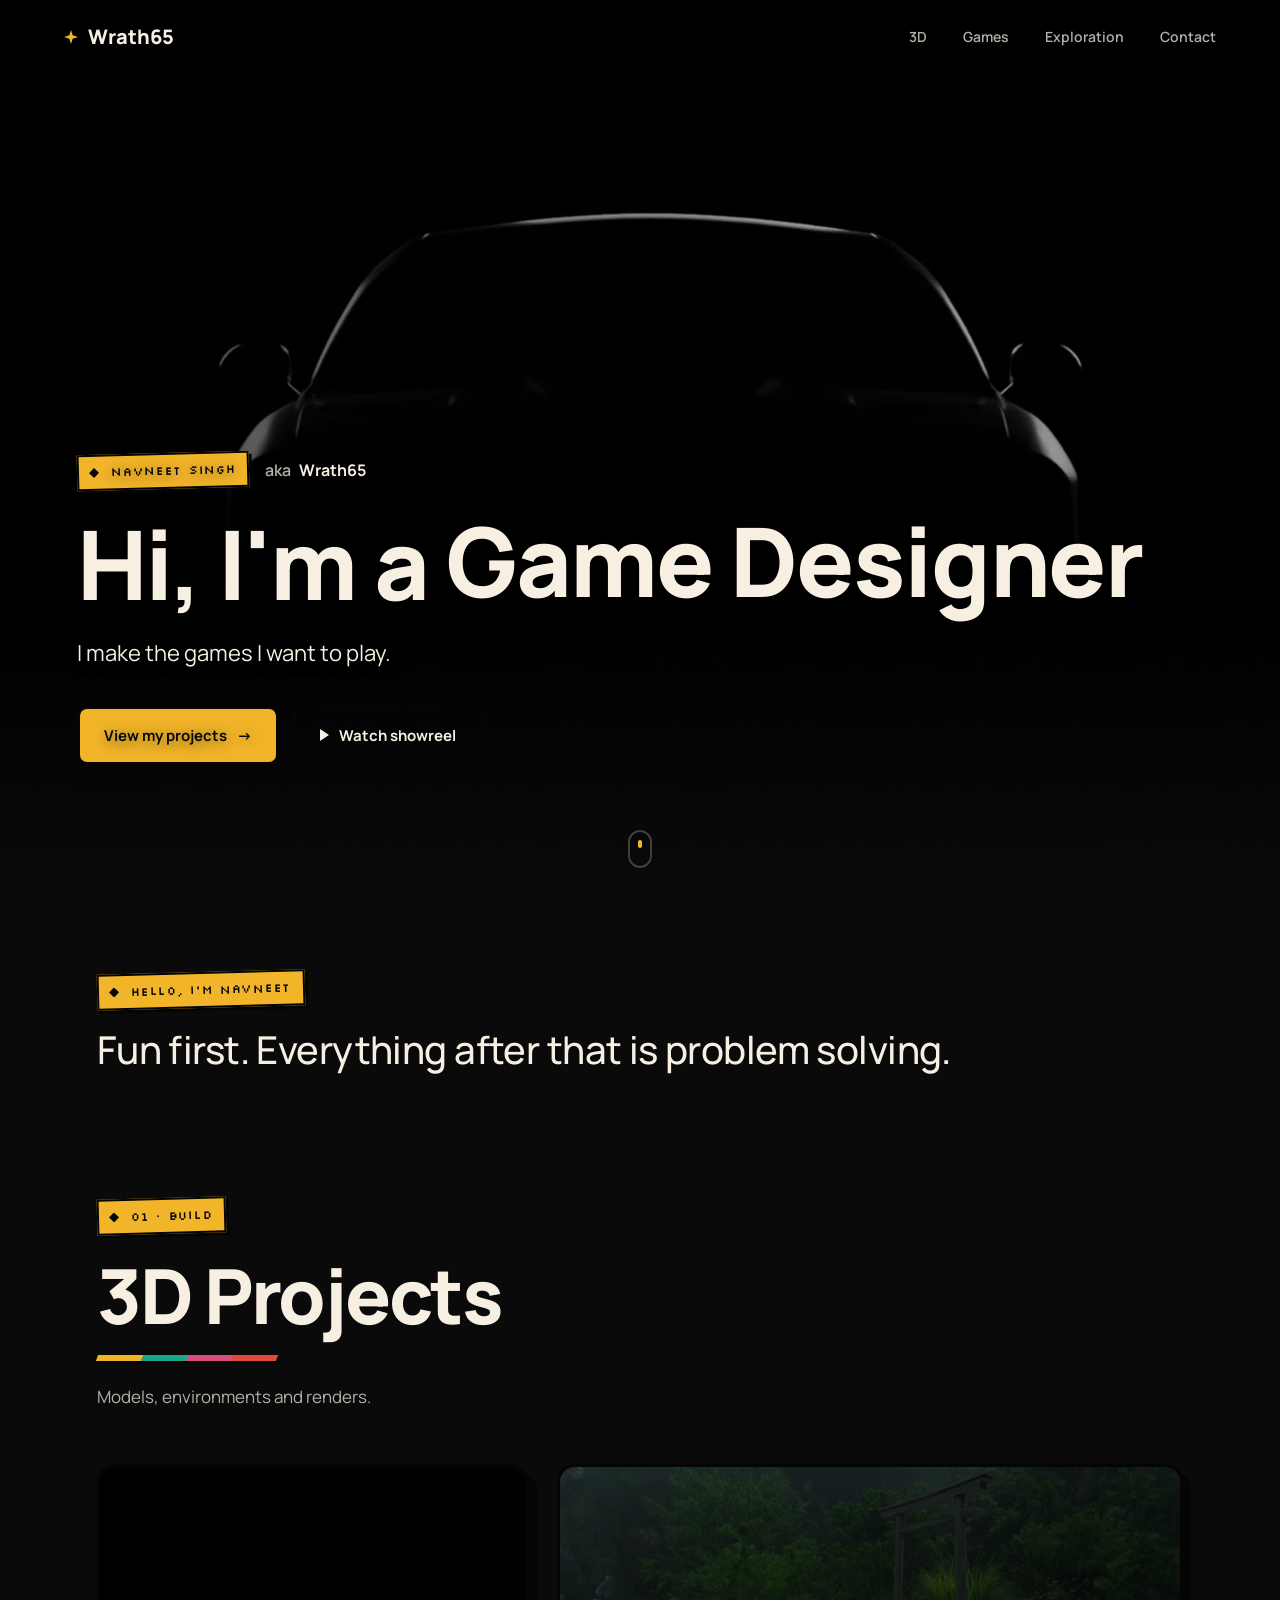
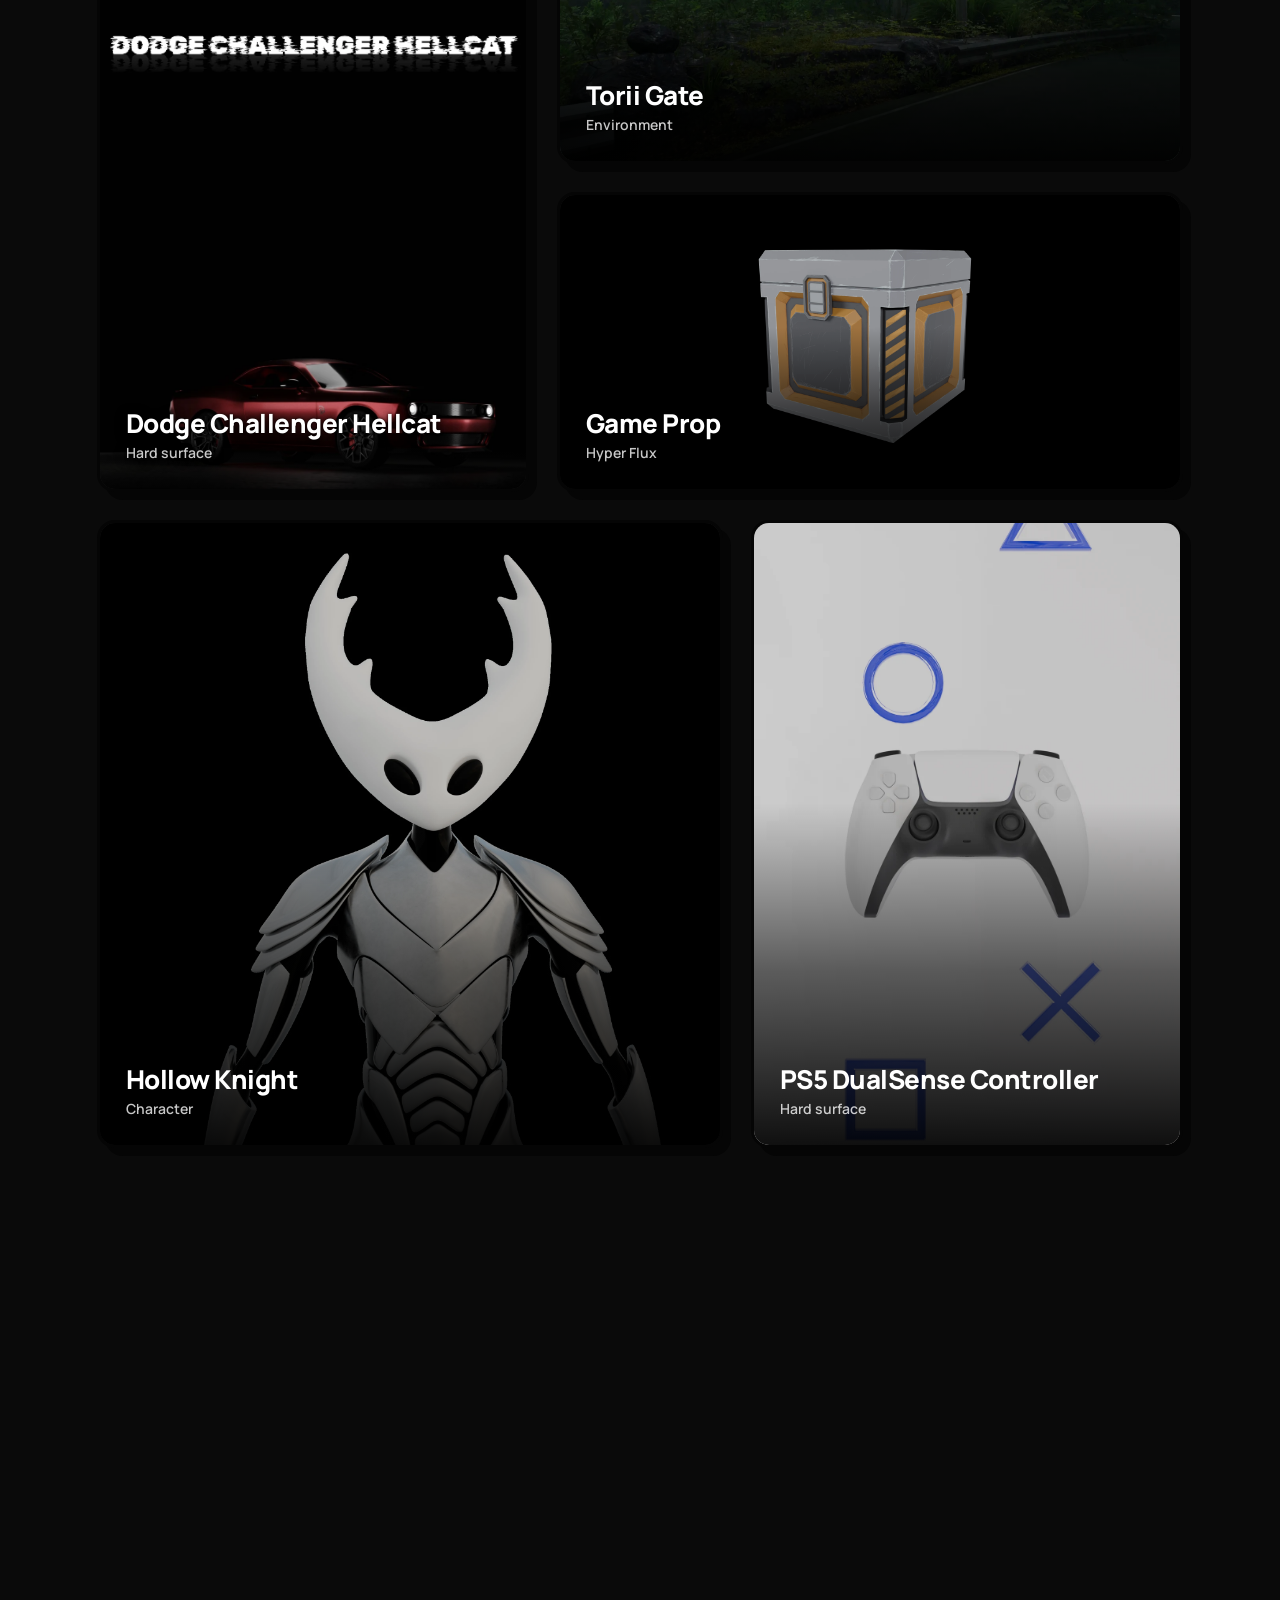
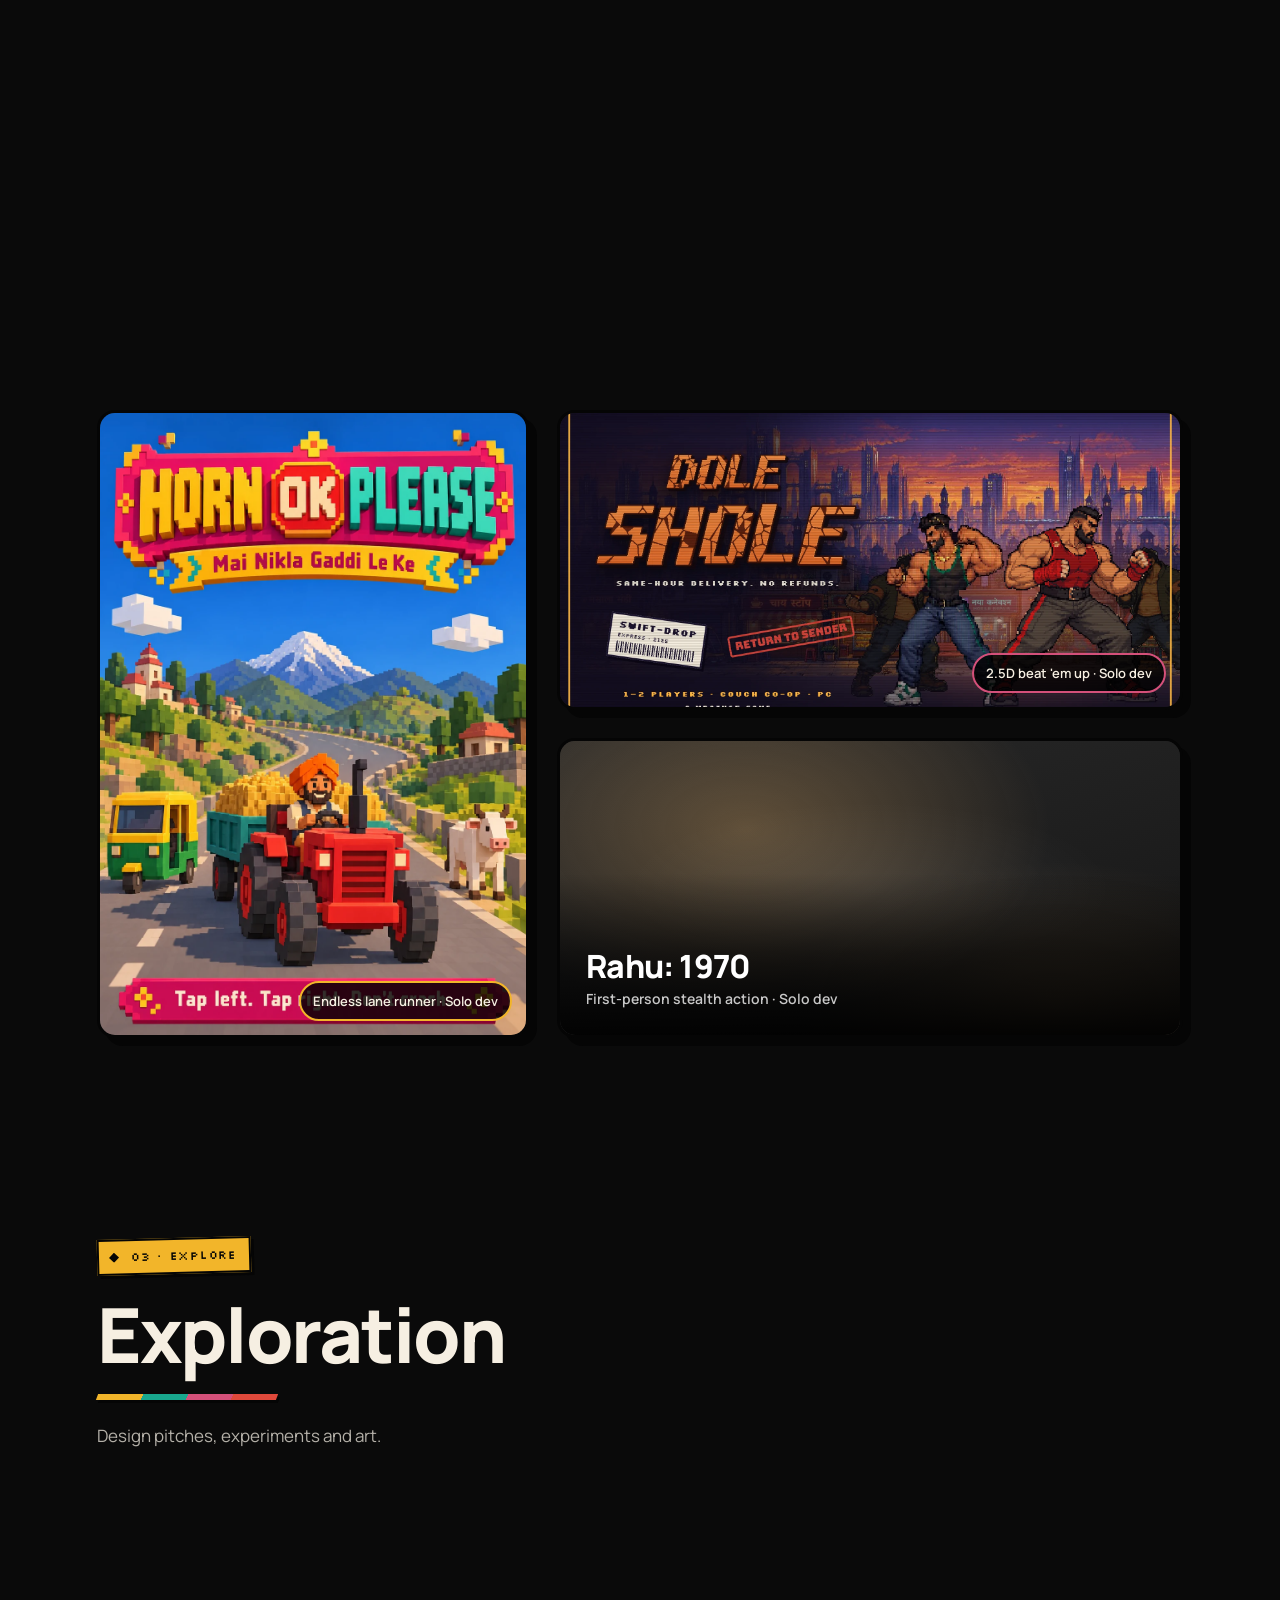
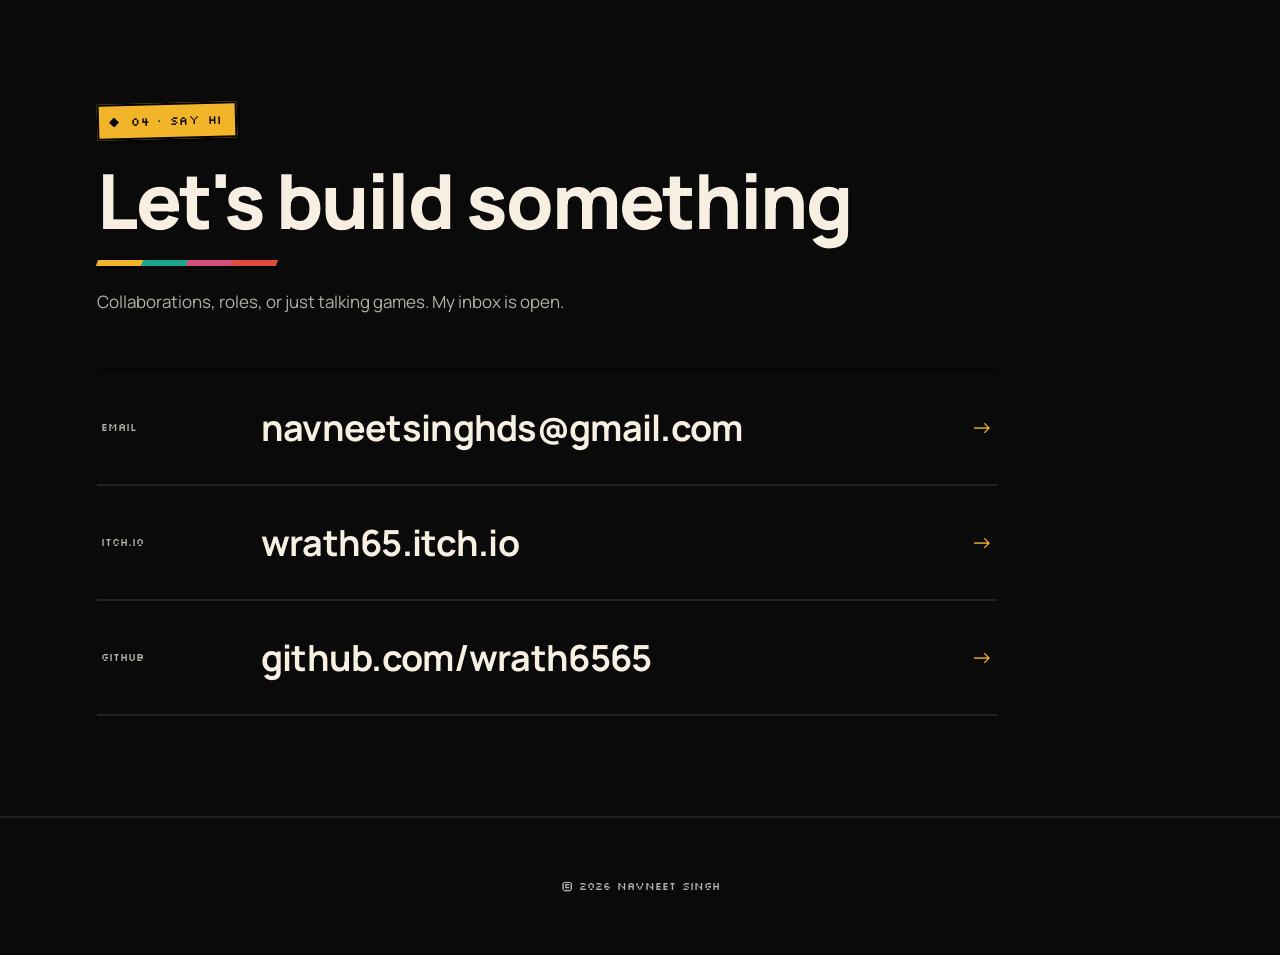
==== index.html @ b3d5e0e0 "Horn OK Please: Play on itch.io button Co-Authored-By: Claude Opus 5.5 <noreply@anthropic.com> Claud" ====
<!doctype html>
<html lang="en">
<head>
  <meta charset="utf-8">
  <meta name="viewport" content="width=device-width, initial-scale=1">
  <title>Navneet Singh · Game Designer &amp; 3D Artist</title>
  <link rel="icon" href="assets/favicon.svg" type="image/svg+xml">
  <link rel="icon" href="assets/favicon-32.png" sizes="32x32" type="image/png">
  <link rel="apple-touch-icon" href="assets/apple-touch-icon.png">
  <meta name="description" content="Games and design work by Navneet Singh (Wrath65), game designer and 3D artist.">
  <link rel="preconnect" href="https://fonts.googleapis.com">
  <link rel="preconnect" href="https://fonts.gstatic.com" crossorigin>
  <link href="https://fonts.googleapis.com/css2?family=Manrope:wght@400;500;600;700;800&family=Silkscreen&display=swap" rel="stylesheet">
  <link rel="stylesheet" href="css/style.css?v=20261106-0016">
  <link rel="stylesheet" href="css/spiderverse.css?v=20261106-0016">
</head>
<body>
  <div class="grain" aria-hidden="true"></div>

  <header class="nav">
    <a class="nav-logo" href="#top"><span class="sigil" aria-hidden="true"></span> <span data-site="handle">Wrath65</span></a>
    <nav>
      <a href="#projects">3D</a>
      <a href="#games">Games</a>
      <a href="#explore">Exploration</a>
      <a href="#contact">Contact</a>
    </nav>
  </header>

  <main id="top">
    <section class="hero">
      <div class="hero-media" id="hero-media">
      </div>
      <div class="hero-shade" aria-hidden="true"></div>
      <p class="hero-caption" id="hero-caption" aria-live="polite"></p>

      <div class="hero-content">
        <div class="hero-id reveal">
          <p class="eyebrow" data-site="name">Navneet Singh</p>
          <p class="aka">aka <b data-site="handle">Wrath65</b></p>
        </div>
        <h1 class="hero-name" id="hero-name"><span class="hi">Hi, I'm a</span> <span class="cube-wrap"><span class="cube" id="role-cube"></span></span></h1>
        <p class="hero-tagline reveal" data-site="tagline"></p>
        <div class="hero-actions reveal">
          <a class="btn btn-primary" href="#projects">View my projects <span class="arrow">→</span></a>
          <button class="btn btn-ghost" id="reel-btn" type="button"><span class="play" aria-hidden="true"></span> Watch showreel</button>
        </div>
      </div>

      <a class="scroll-cue" href="#about" aria-label="Scroll down"><span></span></a>
    </section>

    <section id="about" class="section about">
      <div class="about-grid">
        <div class="reveal">
          <p class="eyebrow">Hello, I'm Navneet</p>
          <p class="about-intro" data-site="intro"></p>
        </div>
      </div>
    </section>

    <section id="projects" class="section">
      <header class="section-head reveal">
        <p class="eyebrow">01 · Build</p>
        <h2 class="section-title">3D Projects</h2>
        <span class="rule" aria-hidden="true"></span>
        <p class="section-sub">Models, environments and renders.</p>
      </header>
      <div class="projects-grid" id="projects-grid"></div>
    </section>

    <section id="games" class="section">
      <header class="section-head reveal">
        <p class="eyebrow">02 · Play</p>
        <h2 class="section-title">Games</h2>
        <span class="rule" aria-hidden="true"></span>
      </header>
      <div class="games-grid" id="games-grid"></div>
    </section>

    <section id="explore" class="section">
      <header class="section-head reveal">
        <p class="eyebrow">03 · Explore</p>
        <h2 class="section-title">Exploration</h2>
        <span class="rule" aria-hidden="true"></span>
        <p class="section-sub">Design pitches, experiments and art.</p>
      </header>
      <div class="explore-grid" id="explore-grid"></div>
    </section>

    <section id="contact" class="section contact">
      <header class="section-head reveal">
        <p class="eyebrow">04 · Say hi</p>
        <h2 class="section-title">Let's build something</h2>
        <span class="rule" aria-hidden="true"></span>
        <p class="section-sub">Collaborations, roles, or just talking games. My inbox is open.</p>
      </header>
      <div class="contact-links" id="contact-links"></div>
    </section>
  </main>

  <footer class="footer">
    <p>© <span id="year"></span> <span data-site="name"></span></p>
  </footer>

  <div class="modal" id="reel-modal" hidden>
    <button class="modal-close" id="reel-close" type="button" aria-label="Close">×</button>
    <div class="modal-body" id="reel-body"></div>
  </div>

  <script src="js/content.js?v=20261106-0016"></script>
  <script src="js/main.js?v=20261106-0016"></script>
</body>
</html>
---- css/style.css ----
/* ===== Theme: Indian night streets, truck-art colour, cinematic pacing ===== */
:root {
  --bg: #0a0a0a;
  --bg-2: #131313;
  --panel: #1b1b1b;
  --line: rgba(246, 239, 226, .1);
  --line-strong: rgba(246, 239, 226, .24);
  --text: #f6efe2;
  --muted: #b4b0a8;
  --marigold: #f2b52a;
  --teal: #19a88e;
  --rose: #d4507a;
  --chili: #e0493b;
  --cyan: #62dbe6;
  --brass: #cf9f5f;
  --accent: var(--marigold);
  --display: "Manrope", system-ui, sans-serif;
  --pixel: "Silkscreen", monospace;
  --body: "Manrope", system-ui, sans-serif;
  --ease: cubic-bezier(.2, .7, .2, 1);
  --bounce: cubic-bezier(.34, 1.56, .64, 1);
}

* { box-sizing: border-box; }
[hidden] { display: none !important; }
html { scroll-behavior: smooth; }
body {
  margin: 0;
  background: var(--bg);
  color: var(--text);
  font-family: var(--body);
  font-size: 16px;
  line-height: 1.7;
  overflow-x: hidden;
}
a { color: inherit; }
img, video { display: block; width: 100%; height: 100%; object-fit: cover; }
::selection { background: var(--marigold); color: var(--bg); }

.accent-marigold { --accent: var(--marigold); }
.accent-rose { --accent: var(--rose); }
.accent-teal { --accent: var(--teal); }
.accent-brass { --accent: var(--brass); }
.accent-cyan { --accent: var(--cyan); }

/* Film grain */
.grain {
  pointer-events: none; position: fixed; inset: -50%; z-index: 90; opacity: .045;
  background-image: url("data:image/svg+xml;utf8,<svg xmlns='http://www.w3.org/2000/svg' width='160' height='160'><filter id='n'><feTurbulence type='fractalNoise' baseFrequency='.9' numOctaves='3' stitchTiles='stitch'/></filter><rect width='100%' height='100%' filter='url(%23n)'/></svg>");
  animation: grain 1.2s steps(6) infinite;
}
@keyframes grain {
  0% { transform: translate(0, 0); } 33% { transform: translate(-3%, 2%); }
  66% { transform: translate(2%, -3%); } 100% { transform: translate(0, 0); }
}

/* ===== Nav ===== */
.nav {
  position: fixed; top: 0; left: 0; right: 0; z-index: 50;
  display: flex; justify-content: space-between; align-items: center; gap: 16px;
  padding: 20px clamp(16px, 5vw, 64px);
  transition: background .4s var(--ease), padding .4s var(--ease), border-color .4s;
  border-bottom: 1px solid transparent;
}
.nav.scrolled { background: rgba(10, 10, 10, .85); backdrop-filter: blur(12px); padding-top: 12px; padding-bottom: 12px; border-color: var(--line); }
.nav-logo { display: inline-flex; align-items: center; gap: 10px; font-family: var(--display); font-weight: 800; font-size: 20px; text-decoration: none; color: var(--text); }
.sigil {
  width: 14px; height: 14px; background: var(--marigold); display: inline-block;
  clip-path: polygon(50% 0, 62% 38%, 100% 50%, 62% 62%, 50% 100%, 38% 62%, 0 50%, 38% 38%);
  transition: transform .7s var(--bounce), background .3s;
}
.nav-logo:hover .sigil { transform: rotate(180deg) scale(1.3); background: var(--rose); }
.nav nav { display: flex; gap: clamp(16px, 3vw, 36px); }
.nav nav a { font-weight: 600; font-size: 14px; text-decoration: none; color: var(--muted); position: relative; padding: 4px 0; transition: color .3s; }
.nav nav a::after {
  content: ""; position: absolute; left: 0; right: 0; bottom: 0; height: 2px; border-radius: 2px; background: var(--marigold);
  transform: scaleX(0); transform-origin: right; transition: transform .4s var(--ease);
}
.nav nav a:hover { color: var(--text); }
.nav nav a:hover::after { transform: scaleX(1); transform-origin: left; }

/* ===== Hero / showreel ===== */
.hero { position: relative; min-height: 100svh; display: flex; align-items: flex-end; overflow: hidden; background: var(--bg); }
.hero-media { position: absolute; inset: 0; z-index: 0; }
.hero-video { position: absolute; inset: 0; }
.slides { position: absolute; inset: 0; }
.slide { position: absolute; inset: 0; opacity: 0; transform: scale(1.08); transition: opacity 1.4s var(--ease); }
.slide.on { opacity: 1; animation: kenburns 7s linear forwards; }
@keyframes kenburns { from { transform: scale(1.02) translate(0, 0); } to { transform: scale(1.12) translate(-1.5%, -1%); } }
.hero-shade {
  position: absolute; inset: 0; z-index: 2;
  background:
    linear-gradient(180deg, rgba(0,0,0,.45) 0%, rgba(0,0,0,.25) 25%, rgba(0,0,0,.35) 70%, var(--bg) 100%),
    linear-gradient(90deg, rgba(0,0,0,.6), rgba(0,0,0,.15) 70%);
}
.hero-content { text-shadow: 0 2px 14px rgba(0,0,0,.55); }
.hero-caption {
  position: absolute; z-index: 3; right: clamp(16px, 5vw, 64px); bottom: 40px; margin: 0;
  font-weight: 700; font-size: 14px; color: var(--text);
  display: flex; align-items: center; gap: 10px;
  animation: captionIn .6s var(--ease);
}
.hero-caption span { font-family: var(--pixel); font-size: 10px; font-weight: 400; color: var(--marigold); letter-spacing: .08em; }
.hero-caption:not(:empty)::before { content: ""; width: 8px; height: 8px; border-radius: 50%; background: var(--chili); animation: rec 1.4s infinite; }
@keyframes rec { 50% { opacity: .25; } }
@keyframes captionIn { from { opacity: 0; transform: translateY(6px); } }
.hero-content { position: relative; z-index: 4; padding: 0 clamp(16px, 6vw, 96px) clamp(90px, 15vh, 150px); max-width: 1280px; }
.eyebrow {
  font-family: var(--pixel); font-size: 12px; letter-spacing: .06em; text-transform: uppercase;
  color: var(--accent); margin: 0 0 18px; display: flex; align-items: center; gap: 12px;
}
.eyebrow::before { content: ""; width: 10px; height: 10px; background: currentColor; clip-path: polygon(50% 0, 100% 50%, 50% 100%, 0 50%); }
.hero-name {
  font-family: var(--display); font-weight: 800;
  font-size: clamp(40px, 7.5vw, 112px); line-height: 1.05; letter-spacing: -.015em; margin: 0 0 22px;
}
.hero-name .hi { display: inline-block; }
.cube-wrap { display: inline-grid; vertical-align: bottom; perspective: 1400px; perspective-origin: 50% 50%; }
.cube-sizer, .cube { grid-area: 1 / 1; }
.cube-sizer { visibility: hidden; line-height: 1.12; white-space: nowrap; }
.cube {
  --h: 1.12em; --turn: 0;
  position: relative; transform-style: preserve-3d;
  transform: translateZ(calc(var(--h) / -2)) rotateX(calc(var(--turn) * 90deg));
  transition: transform 1s var(--bounce);
}
.face {
  position: absolute; inset: 0; display: flex; align-items: center;
  white-space: nowrap; line-height: 1.12; backface-visibility: hidden;
  transform: rotateX(calc(var(--f) * -90deg)) translateZ(calc(var(--h) / 2));
}
.hero-name .hi, .cube-wrap { opacity: 0; transform: translateY(20%); transition: opacity .7s var(--ease), transform .7s var(--ease); }
.hero-name .cube-wrap { transition-delay: .25s; }
.loaded .hero-name .hi, .loaded .cube-wrap { opacity: 1; transform: none; }
.hero-id { display: flex; align-items: center; gap: 16px; flex-wrap: wrap; margin: 0 0 18px; }
.hero-id .eyebrow { margin: 0; }
.aka { margin: 0; font-weight: 600; color: var(--muted); display: flex; align-items: center; gap: 8px; }
.aka b { color: var(--text); }
.hero-tagline { font-size: clamp(18px, 2vw, 22px); line-height: 1.5; color: var(--text); margin: 0 0 36px; max-width: 580px; }
.hero-actions { display: flex; gap: 14px; flex-wrap: wrap; }

.scroll-cue { position: absolute; z-index: 3; left: 50%; bottom: 32px; transform: translateX(-50%); width: 24px; height: 38px; border: 2px solid var(--line-strong); border-radius: 14px; }
.scroll-cue span { position: absolute; left: 50%; top: 8px; width: 4px; height: 8px; margin-left: -2px; background: var(--marigold); border-radius: 2px; animation: cue 1.8s var(--ease) infinite; }
@keyframes cue { 0% { opacity: 0; transform: translateY(0); } 30% { opacity: 1; } 100% { opacity: 0; transform: translateY(12px); } }

/* ===== Buttons & tags ===== */
.btn {
  position: relative; display: inline-flex; align-items: center; gap: 10px; isolation: isolate; overflow: hidden;
  font-family: var(--body); font-weight: 700; font-size: 15px;
  padding: 14px 24px; border-radius: 999px; text-decoration: none; cursor: pointer;
  border: 2px solid var(--line-strong); background: transparent; color: var(--text);
  transition: transform .3s var(--bounce), color .3s, border-color .3s;
}
.btn::before {
  content: ""; position: absolute; inset: 0; z-index: -1; background: var(--text);
  transform: translateY(101%); transition: transform .4s var(--ease);
}
.btn:hover { transform: translateY(-3px); color: var(--bg); border-color: var(--text); }
.btn:hover::before { transform: none; }
.btn:active { transform: translateY(0) scale(.97); }
.btn-primary { background: var(--marigold); border-color: var(--marigold); color: var(--bg); box-shadow: 0 10px 30px -10px rgba(242, 181, 42, .6); }
.btn.is-disabled { color: var(--muted); cursor: default; }
.btn.is-disabled:hover { transform: none; border-color: var(--line-strong); }
.btn.is-disabled::before { display: none; }
.arrow { display: inline-block; transition: transform .35s var(--bounce); }
a:hover .arrow, button:hover .arrow { transform: translateX(5px); }
.back:hover .arrow { transform: translateX(-5px); }
.play { width: 0; height: 0; border-left: 9px solid currentColor; border-top: 6px solid transparent; border-bottom: 6px solid transparent; }
.tag {
  display: inline-flex; align-items: center; gap: 6px; font-family: var(--pixel); font-size: 10px; letter-spacing: .04em;
  padding: 5px 10px; border-radius: 4px; color: var(--bg); background: var(--accent);
}

/* ===== Sections ===== */
.section { max-width: 1240px; margin: 0 auto; padding: 100px clamp(16px, 6vw, 96px); }
.section-head { margin-bottom: 52px; }
.section-title { font-family: var(--display); font-weight: 800; font-size: clamp(40px, 6vw, 76px); line-height: 1; letter-spacing: -.03em; margin: 0; }
.rule { display: block; width: 0; height: 4px; margin-top: 22px; border-radius: 4px; background: linear-gradient(90deg, var(--marigold) 0 25%, var(--teal) 25% 50%, var(--rose) 50% 75%, var(--chili) 75%); transition: width 1.2s var(--ease) .2s; }
.section-head.in .rule { width: min(180px, 50%); }
.section-sub { color: var(--muted); margin: 22px 0 0; max-width: 560px; font-size: 17px; }

/* About */
.about { padding-top: 72px; padding-bottom: 24px; }
.about-grid { display: block; }
.about-intro { font-family: var(--display); font-weight: 500; font-size: clamp(26px, 3vw, 40px); line-height: 1.25; letter-spacing: -.015em; margin: 0; max-width: 920px; }
.stats { display: flex; gap: clamp(28px, 5vw, 72px); flex-wrap: wrap; }
.stat b { display: block; font-family: var(--display); font-size: 44px; font-weight: 800; color: var(--marigold); line-height: 1; margin-bottom: 6px; }
.stat:nth-child(2) b { color: var(--teal); }
.stat:nth-child(3) b { color: var(--rose); }
.stat span { font-family: var(--pixel); font-size: 11px; color: var(--muted); }

/* ===== Reveal on scroll ===== */
.reveal { opacity: 0; transform: translateY(28px); transition: opacity .9s var(--ease), transform .9s var(--ease); transition-delay: var(--d, 0ms); }
.reveal.in { opacity: 1; transform: none; }

/* ===== Game cards ===== */
/* Layout: wide PC card on top; mobile (portrait) card on the left; two PC cards stacked on the right */
.games-grid { display: grid; grid-template-columns: minmax(0, 1fr) minmax(0, 1.45fr); grid-template-areas: "a a" "d b" "d c"; grid-template-rows: 420px 300px 300px; gap: 28px; }
.games-grid > :nth-child(1) { grid-area: a; }
.games-grid > :nth-child(2) { grid-area: b; }
.games-grid > :nth-child(3) { grid-area: c; }
.games-grid > :nth-child(4) { grid-area: d; }
.projects-grid { display: grid; grid-template-columns: calc((100% - 28px) / 2.45) minmax(0, 1fr) calc((100% - 28px) / 2.45); grid-template-areas: "v1 a a" "v1 b b" "c c v2" "d d v2"; grid-template-rows: repeat(4, 300px); gap: 28px; }
.projects-grid > :nth-child(1) { grid-area: v1; }
.projects-grid > :nth-child(2) { grid-area: a; }
.projects-grid > :nth-child(3) { grid-area: b; }
.projects-grid > :nth-child(4) { grid-area: v2; }
.projects-grid > :nth-child(5) { grid-area: c; }
.projects-grid > :nth-child(6) { grid-area: d; }
.projects-grid > :nth-child(n+7) { display: none; }
/* With five projects the last landscape card fills both lower rows */
.projects-grid:not(:has(> :nth-child(6))) { grid-template-areas: "v1 a a" "v1 b b" "c c v2" "c c v2"; }
.game-art.is-contain { background: #000; }
.game-art.is-contain > img { object-fit: contain; object-position: center 35%; }
button.game-card { font: inherit; color: inherit; text-align: left; padding: 0; cursor: zoom-in; aspect-ratio: auto; border-radius: 18px; border: 2px solid var(--line); background: var(--panel); }
button.game-card:hover { border-color: var(--accent); }
.game-card.title-top .game-body { margin-top: 0; margin-bottom: auto; }
.game-card.title-top .game-art::after { background: linear-gradient(to bottom, rgba(0,0,0,.85) 0%, rgba(0,0,0,.4) 22%, transparent 40%); }
.projects-grid .game-body h3 { font-size: 26px; }
.game-art.is-portrait img { image-rendering: pixelated; object-position: center 70%; }
.game-card {
  --rx: 0deg; --ry: 0deg; --mx: 50%; --my: 50%;
  position: relative; display: flex; flex-direction: column; text-decoration: none;
  background: var(--panel); border: 2px solid var(--line); border-radius: 18px; overflow: hidden;
}
.game-card.in { transform: perspective(1000px) rotateX(var(--rx)) rotateY(var(--ry)); transition: transform .5s var(--ease), border-color .4s, box-shadow .4s, opacity .9s var(--ease); }
.game-card::after {
  content: ""; position: absolute; inset: 0; pointer-events: none; opacity: 0; transition: opacity .4s;
  background: radial-gradient(420px circle at var(--mx) var(--my), color-mix(in srgb, var(--accent) 18%, transparent), transparent 60%);
}
.game-card:hover { border-color: var(--accent); box-shadow: 0 24px 60px -24px color-mix(in srgb, var(--accent) 70%, transparent); }
.game-card:hover::after { opacity: 1; }
.game-art { position: absolute; inset: 0; overflow: hidden; }
.game-art::after { content: ""; position: absolute; inset: 0; pointer-events: none; background: linear-gradient(to top, rgba(0,0,0,.92) 0%, rgba(0,0,0,.55) 28%, transparent 55%); }
.game-card .placeholder span { display: none; }
.game-art > img, .game-art > .placeholder { transition: transform 1.2s var(--ease); }
.game-card:hover .game-art > img, .game-card:hover .game-art > .placeholder { transform: scale(1.06); }
.game-body { position: relative; margin-top: auto; padding: 24px 26px; display: flex; flex-direction: column; gap: 4px; }
.game-top { display: flex; justify-content: space-between; align-items: center; gap: 12px; }
.game-num { font-family: var(--pixel); font-size: 13px; color: var(--accent); }
.game-body h3 { font-family: var(--display); font-weight: 800; font-size: 32px; line-height: 1.05; letter-spacing: -.02em; margin: 0; color: #fff; }
.games-grid > :nth-child(1) .game-body h3 { font-size: 44px; }
.game-subtitle { font-family: var(--pixel); font-size: 12px; color: var(--accent); margin: 0; }
.game-subtitle.big { font-size: 15px; margin: -6px 0 16px; }
.game-meta { font-weight: 600; font-size: 14px; color: rgba(255,255,255,.78); margin: 0; }
.game-pitch { color: var(--muted); margin: 0; flex: 1; }
.more { margin-top: 10px; font-weight: 700; font-size: 14px; color: var(--accent); }
.game-card:hover .arrow { transform: translateX(6px); }

/* Mobile games: screens as phones */
.phones {
  position: absolute; inset: 0; display: flex; justify-content: center; align-items: center; gap: 4%;
  background:
    radial-gradient(70% 90% at 50% 120%, color-mix(in srgb, var(--accent) 45%, transparent), transparent 70%),
    repeating-linear-gradient(90deg, transparent 0 28px, rgba(255,255,255,.025) 28px 56px),
    #262626;
}
.phone {
  height: 84%; aspect-ratio: 9 / 16; border-radius: 12px; overflow: hidden;
  border: 3px solid #0a0a0a; box-shadow: 0 16px 30px -10px rgba(0,0,0,.7);
  transform: translateY(calc((var(--n) - 1) * -4%)) rotate(calc((var(--n) - 1) * 4deg));
  transition: transform .6s var(--bounce);
}
.phone img { image-rendering: pixelated; }
.game-card:hover .phone, .game-hero-art:hover .phone { transform: translateY(calc((var(--n) - 1) * -8% - 3%)) rotate(calc((var(--n) - 1) * 7deg)); }

/* Placeholder art */
.placeholder {
  position: relative; width: 100%; height: 100%; min-height: 140px; display: grid; place-items: center; overflow: hidden;
  background:
    radial-gradient(70% 90% at 30% 30%, color-mix(in srgb, var(--accent) 35%, transparent), transparent 70%),
    radial-gradient(60% 70% at 80% 90%, color-mix(in srgb, var(--accent) 18%, transparent), transparent 70%),
    linear-gradient(160deg, #2a2a2a, #151515);
}
.placeholder::before {
  content: ""; position: absolute; inset: -20%;
  background: radial-gradient(40% 30% at 50% 50%, rgba(255,255,255,.07), transparent 70%);
  animation: drift 14s ease-in-out infinite alternate;
}
@keyframes drift { from { transform: translate(-15%, -10%); } to { transform: translate(15%, 10%); } }
.placeholder span { position: relative; font-family: var(--pixel); font-size: 11px; color: var(--text); opacity: .8; text-align: center; padding: 6px 12px; border: 1px dashed var(--line-strong); border-radius: 4px; }

/* ===== Exploration ===== */
.explore-grid { display: grid; grid-template-columns: repeat(auto-fill, minmax(250px, 1fr)); gap: 24px; }
.explore-card { --mx: 50%; --my: 50%; position: relative; display: block; text-decoration: none; padding: 14px 14px 20px; background: var(--bg-2); border: 2px solid var(--line); border-radius: 16px; transition: border-color .4s, transform .4s var(--bounce); }
.explore-card:hover { border-color: var(--line-strong); transform: translateY(-6px); }
.explore-art { aspect-ratio: 4 / 3; overflow: hidden; margin-bottom: 16px; border-radius: 10px; }
.explore-art > * { transition: transform 1.2s var(--ease); }
.explore-card:hover .explore-art > * { transform: scale(1.06); }
.explore-type { font-family: var(--pixel); font-size: 10px; color: var(--teal); margin: 0; }
.explore-card h3 { font-family: var(--display); font-size: 24px; font-weight: 800; line-height: 1.1; letter-spacing: -.01em; margin: 8px 0; }
.explore-sum { color: var(--muted); margin: 0; font-size: 15px; }

/* ===== Contact ===== */
.contact-links { display: grid; max-width: 900px; border-top: 2px solid var(--line); }
.contact-link {
  display: grid; grid-template-columns: 140px 1fr auto; align-items: center; gap: 20px;
  padding: 26px 4px; text-decoration: none; border-bottom: 2px solid var(--line); position: relative;
}
.contact-link::before { content: ""; position: absolute; left: 0; bottom: -2px; height: 2px; width: 100%; background: var(--marigold); transform: scaleX(0); transform-origin: left; transition: transform .6s var(--ease); }
.contact-link:hover::before { transform: scaleX(1); }
.contact-key { font-family: var(--pixel); font-size: 11px; color: var(--muted); }
.contact-val { font-family: var(--display); font-weight: 700; font-size: clamp(22px, 3.2vw, 36px); letter-spacing: -.02em; word-break: break-word; transition: color .3s, transform .4s var(--ease); }
.contact-link:hover .contact-val { color: var(--marigold); transform: translateX(8px); }
.contact-link .arrow { color: var(--marigold); font-size: 22px; }

.footer { text-align: center; padding: 48px 16px; font-family: var(--pixel); font-size: 11px; color: var(--muted); border-top: 2px solid var(--line); }

/* ===== Modal (showreel + screenshots) ===== */
.modal { position: fixed; inset: 0; z-index: 200; background: rgba(0, 0, 0, .9); backdrop-filter: blur(6px); display: grid; place-items: center; padding: 16px; animation: fade .35s var(--ease); }
.modal-body { width: min(1200px, 100%); aspect-ratio: 16 / 9; animation: fade .3s var(--ease); }
.lb-nav { position: absolute; top: 50%; transform: translateY(-50%); width: 52px; height: 52px; border-radius: 50%; border: 2px solid var(--line-strong); background: rgba(0, 0, 0, .6); color: var(--text); font-size: 34px; line-height: 1; cursor: pointer; display: grid; place-items: center; padding-bottom: 4px; transition: border-color .3s, color .3s; }
.lb-nav:hover { border-color: var(--accent); color: var(--accent); }
.lb-nav[hidden] { display: none; }
.modal.image { padding: 48px 84px; }
.lb-prev { left: 16px; }
.lb-next { right: 16px; }
.lb-count { position: absolute; bottom: 14px; left: 50%; transform: translateX(-50%); margin: 0; font-family: var(--pixel); font-size: 12px; color: var(--muted); }
@media (max-width: 600px) { .modal.image { padding: 48px 12px; } .lb-nav { width: 40px; height: 40px; font-size: 26px; } .lb-prev { left: 6px; } .lb-next { right: 6px; } }
.modal.image .modal-body { aspect-ratio: auto; width: auto; max-width: min(1400px, 100%); }
.modal.image .modal-body img { max-height: 88vh; width: auto; max-width: 100%; object-fit: contain; border-radius: 10px; }
.modal-body iframe, .modal-body video { width: 100%; height: 100%; border: 0; object-fit: contain; background: #000; border-radius: 10px; }
.modal-close { position: absolute; top: 14px; right: 20px; background: none; border: 0; color: var(--text); font-size: 40px; cursor: pointer; transition: transform .3s var(--bounce), color .3s; }
.modal-close:hover { transform: rotate(90deg); color: var(--marigold); }
@keyframes fade { from { opacity: 0; } }
@keyframes pop { from { opacity: 0; transform: scale(.94); } }

/* ===== Game page ===== */
.game-hero { max-width: 1240px; margin: 0 auto; padding: 120px clamp(16px, 6vw, 96px) 20px; }
.back { font-weight: 600; font-size: 14px; color: var(--muted); text-decoration: none; }
.back:hover { color: var(--text); }
.game-hero-grid { display: grid; grid-template-columns: 1.25fr 1fr; gap: clamp(32px, 5vw, 64px); margin-top: 28px; align-items: center; }
.game-hero-art { position: relative; aspect-ratio: 16 / 10; overflow: hidden; border-radius: 18px; border: 2px solid color-mix(in srgb, var(--accent) 60%, transparent); box-shadow: 0 30px 80px -30px color-mix(in srgb, var(--accent) 70%, transparent); }
.game-title { font-family: var(--display); font-weight: 800; font-size: clamp(44px, 6vw, 84px); line-height: .98; letter-spacing: -.035em; margin: 18px 0 16px; }
.game-pitch.big { font-size: 19px; color: var(--muted); }
.specs { display: grid; margin: 28px 0; border-top: 2px solid var(--line); }
.specs div { display: grid; grid-template-columns: 110px 1fr; gap: 12px; padding: 12px 0; border-bottom: 2px solid var(--line); }
.specs dt { font-family: var(--pixel); font-size: 11px; color: var(--accent); align-self: center; }
.specs dd { margin: 0; font-weight: 600; }
.game-links { display: flex; gap: 14px; flex-wrap: wrap; }
.game-page .section { padding-top: 20px; }
.sub-title { font-family: var(--display); font-weight: 800; font-size: 34px; letter-spacing: -.02em; margin: 64px 0 18px; display: flex; align-items: center; gap: 16px; }
.sub-title::after { content: ""; flex: 0 0 48px; height: 4px; border-radius: 4px; background: var(--accent); }
.prose { max-width: 760px; color: var(--muted); font-size: 17px; }
.features { list-style: none; padding: 0; margin: 0; display: grid; gap: 14px; max-width: 760px; }
.features li { padding-left: 28px; position: relative; }
.features li::before { content: ""; position: absolute; left: 0; top: 8px; width: 10px; height: 10px; background: var(--accent); clip-path: polygon(50% 0, 100% 50%, 50% 100%, 0 50%); }
.shots { display: grid; grid-template-columns: repeat(auto-fill, minmax(280px, 1fr)); gap: 18px; }
.shots.portrait { grid-template-columns: repeat(auto-fill, minmax(180px, 220px)); }
/* 3D project galleries keep each image's own shape */
.shots.natural { grid-template-columns: repeat(auto-fit, minmax(min(420px, 100%), 1fr)); align-items: start; }
.shots.natural .shot { aspect-ratio: auto; }
.shots.natural .shot img { height: auto; }
.clip { grid-column: 1 / -1; overflow: hidden; border-radius: 12px; border: 3px solid var(--ink); box-shadow: 5px 5px 0 var(--ink); background: #000; }
.clip video { display: block; width: 100%; height: auto; }
.shot { padding: 0; font: inherit; cursor: zoom-in; aspect-ratio: 16 / 9; overflow: hidden; border-radius: 12px; border: 2px solid var(--line); background: var(--panel); transition: border-color .3s, transform .4s var(--bounce); }
.shot.tall { aspect-ratio: 9 / 16; }
.shot.tall img { image-rendering: pixelated; }
.shot:hover { border-color: var(--accent); transform: translateY(-4px) scale(1.02); }
.shot img { transition: transform 1s var(--ease); }
.shot:hover img { transform: scale(1.05); }
.video { aspect-ratio: 16 / 9; border-radius: 12px; overflow: hidden; border: 2px solid var(--line); }
.video iframe { width: 100%; height: 100%; border: 0; }
.docs { display: grid; grid-template-columns: repeat(auto-fill, minmax(260px, 1fr)); gap: 18px; }
.doc-card { display: flex; flex-direction: column; gap: 6px; padding: 22px; background: var(--panel); border: 2px solid var(--line); border-radius: 14px; text-decoration: none; transition: border-color .3s, transform .4s var(--bounce); }
.doc-card b { font-family: var(--display); font-size: 21px; font-weight: 800; }
.doc-card span { color: var(--muted); font-size: 14px; }
a.doc-card:hover { border-color: var(--accent); transform: translateY(-4px); }
.doc-card.empty { border-style: dashed; }

@media (max-width: 860px) {
  .game-hero-grid, .about-grid { grid-template-columns: 1fr; }
  .projects-grid { grid-template-columns: 1fr 1fr; grid-template-areas: "a a" "v1 v2" "b c" "d d"; grid-template-rows: 220px 340px 200px 220px; gap: 16px; }
  .projects-grid .game-body { padding: 16px; } .projects-grid .game-body h3, .projects-grid > :nth-child(2) .game-body h3 { font-size: 22px; }
  .games-grid { grid-template-columns: 1fr; grid-template-areas: "a" "b" "c" "d"; grid-template-rows: 260px 240px 240px 460px; }
  .games-grid > :nth-child(1) .game-body h3 { font-size: 32px; }
  .contact-link { grid-template-columns: 1fr auto; }
  .contact-key { grid-column: 1 / -1; }
  .hero-caption { bottom: auto; top: 76px; }
}
@media (max-width: 520px) {
  .nav nav { gap: 14px; }
  .nav nav a { font-size: 13px; }
  .nav-logo { font-size: 17px; }
  .section { padding-top: 72px; padding-bottom: 72px; }
  .game-body { padding: 20px; }
  .game-body h3 { font-size: 27px; }
  .shots.portrait { grid-template-columns: repeat(2, 1fr); }
}

@media (prefers-reduced-motion: reduce) {
  *, *::before, *::after { animation: none !important; transition: none !important; }
  .reveal, .hero-name .hi, .cube-wrap { opacity: 1 !important; transform: none !important; }
  .slide.on { transform: none; }
  html { scroll-behavior: auto; }
}

/* ---------- Game page design sections ---------- */
.gd-nav {
  position: sticky; top: 64px; z-index: 5; display: flex; gap: 8px; overflow-x: auto; scrollbar-width: none;
  padding: 12px clamp(16px, 6vw, 96px); margin: 24px auto 0; max-width: 1240px;
  background: color-mix(in srgb, var(--bg) 88%, transparent); backdrop-filter: blur(8px);
}
.gd-nav::-webkit-scrollbar { display: none; }
.gd-nav a {
  flex: none; display: inline-flex; align-items: center; gap: 8px; padding: 8px 14px; border-radius: 999px;
  border: 2px solid var(--line); color: var(--muted); font-weight: 700; font-size: 14px; text-decoration: none; transition: border-color .3s, color .3s;
}
.gd-nav a span { font-family: var(--pixel); font-size: 11px; color: var(--accent); }
.gd-nav a:hover { border-color: var(--accent); color: var(--text); }
.gd-title { scroll-margin-top: 140px; }
.gd-num { font-family: var(--pixel); font-size: 14px; color: var(--accent); }
.soon { color: var(--muted); border: 2px dashed var(--line); border-radius: 14px; padding: 18px 22px; max-width: 760px; margin: 0; }
.role-box { margin-top: 22px; max-width: 760px; padding: 18px 22px; background: var(--panel); border: 2px solid var(--line); border-left: 6px solid var(--accent); border-radius: 14px; }
.role-box b { font-family: var(--display); font-size: 18px; }
.role-box p { margin: 6px 0 0; color: var(--muted); }

.mech-grid { display: grid; grid-template-columns: repeat(auto-fill, minmax(240px, 1fr)); gap: 16px; }
.mech { padding: 18px 20px; background: var(--panel); border: 2px solid var(--line); border-radius: 14px; }
.shader-list { display: grid; gap: 22px; }
.shader-name { font-family: var(--display); font-size: 22px; font-weight: 800; margin: 32px 0 14px; }
.shader-name:first-of-type { margin-top: 0; }
.shader { display: grid; grid-template-columns: minmax(0, 1.5fr) minmax(0, 1fr); gap: 28px; align-items: center; padding: 18px; background: var(--panel); border: 2px solid var(--line); border-radius: 16px; }
.shader .shot { display: block; width: 100%; aspect-ratio: auto; }
.shader .shot img { height: auto; }
.shader b { font-family: var(--display); font-size: 24px; font-weight: 800; }
.shader p { color: var(--muted); margin: 10px 0 0; }
@media (max-width: 860px) { .shader { grid-template-columns: 1fr; gap: 16px; } }
.video video { background: #000; object-fit: contain; }
.project-reel { margin-top: 28px; border-radius: 18px; }
.project-info { display: grid; grid-template-columns: 1.25fr 1fr; gap: clamp(32px, 5vw, 64px); margin-top: 40px; align-items: start; }
.project-info .specs { margin: 8px 0 0; }
@media (max-width: 860px) { .project-info { grid-template-columns: 1fr; gap: 0; } }
.mech b { font-family: var(--display); font-size: 19px; font-weight: 800; display: block; }
.mech p { margin: 6px 0 0; color: var(--muted); font-size: 15px; }

.loop { list-style: none; margin: 0; padding: 0; display: grid; grid-template-columns: repeat(auto-fit, minmax(170px, 1fr)); gap: 28px; counter-reset: step; }
.loop li { position: relative; padding: 18px; background: var(--panel); border: 2px solid var(--line); border-radius: 14px; counter-increment: step; }
.loop li::before { content: counter(step); display: inline-grid; place-items: center; width: 28px; height: 28px; margin-bottom: 10px; border-radius: 8px; background: var(--accent); color: var(--ink, #050505); font-family: var(--pixel); font-size: 12px; }
.loop li:not(:last-child)::after { content: "→"; position: absolute; right: -22px; top: 50%; transform: translateY(-50%); color: var(--accent); font-weight: 800; font-size: 18px; }
.loop b { display: block; font-family: var(--display); font-size: 19px; font-weight: 800; }
.loop span { display: block; margin-top: 4px; color: var(--muted); font-size: 14px; }
.loop-back { margin: 18px 0 0; color: var(--muted); max-width: 760px; }
.loop-back span { color: var(--accent); font-weight: 800; margin-right: 4px; }

.palette { display: flex; flex-wrap: wrap; gap: 12px; margin: 22px 0 26px; }
.swatch { width: 120px; border-radius: 10px; overflow: hidden; border: 2px solid var(--line); background: var(--panel); font-size: 13px; }
.swatch i { display: block; height: 48px; }
.swatch span { display: block; padding: 6px 10px; color: var(--muted); }

.curve { padding: 18px; background: var(--panel); border: 2px solid var(--line); border-radius: 14px; }
.curve-legend { display: flex; flex-wrap: wrap; gap: 18px; font-size: 14px; font-weight: 600; color: var(--muted); margin-bottom: 8px; }
.curve-legend i { display: inline-block; width: 22px; height: 4px; border-radius: 2px; vertical-align: middle; margin-right: 8px; }
.curve-scroll { overflow-x: auto; }
.curve svg { display: block; width: 100%; min-width: 620px; height: auto; }
.curve .grid { stroke: var(--line); stroke-width: 1; }
.curve .band { fill: color-mix(in srgb, var(--text) 5%, transparent); }
.curve .axis { fill: var(--muted); font: 600 12px var(--body, system-ui); }
.curve .group { fill: var(--text); font: 700 12px var(--body, system-ui); }
.curve-line { fill: none; stroke-width: 3; stroke-linejoin: round; stroke-linecap: round; }
.curve-note { margin: 12px 0 0; color: var(--muted); font-size: 14px; max-width: 760px; }

@media (max-width: 860px) {
  .gd-nav { top: 56px; padding: 10px 16px; }
  .loop { grid-template-columns: 1fr; gap: 14px; }
  .loop li:not(:last-child)::after { content: "↓"; right: auto; left: 50%; top: auto; bottom: -19px; transform: translateX(-50%); }
}

/* Poster in the game page header */
.game-hero-art.is-poster { aspect-ratio: 2 / 3; width: 100%; max-width: 440px; justify-self: center; padding: 0; cursor: zoom-in; background: none; }
.game-hero-art.is-poster img { width: 100%; height: 100%; object-fit: cover; display: block; }
.game-hero-grid:has(.is-poster) { grid-template-columns: minmax(0, 440px) 1fr; }
@media (max-width: 860px) { .game-hero-grid:has(.is-poster) { grid-template-columns: 1fr; } .game-hero-art.is-poster { max-width: 360px; } }

/* Card whose cover already carries the game's name: no title, genre line as a chip */
.game-card.cover-titled .game-art::after { display: none; }
.game-card.cover-titled .game-body { position: absolute; right: 14px; bottom: 14px; padding: 0; }
.game-card.cover-titled .game-body h3 { position: absolute; width: 1px; height: 1px; overflow: hidden; clip: rect(0 0 0 0); }
.game-card.cover-titled .game-meta { padding: 7px 12px; border-radius: 999px; background: rgba(0, 0, 0, .8); border: 2px solid var(--accent); color: var(--text); font-size: 13px; }
.games-grid > .cover-titled:nth-child(1) .game-art img { object-position: center 85%; }
.game-hero-art.is-wide-poster { aspect-ratio: 3 / 2; width: 100%; padding: 0; cursor: zoom-in; background: none; }
.game-hero-art.is-wide-poster img { width: 100%; height: 100%; object-fit: cover; display: block; }
.game-art.is-contain > img[src*="3d-hf-box"] { object-position: center; }
.game-hero-art.is-poster > img[src*="3d-hf-box"] { object-fit: contain; }

/* Core loop as a ring */
.loop-ring { position: relative; width: min(760px, 100%); aspect-ratio: 1; margin: 10px auto 0; }
.loop-track { position: absolute; inset: 0; width: 100%; height: 100%; overflow: visible; }
.loop-track circle { fill: none; stroke: var(--accent); stroke-width: .35; stroke-dasharray: 1.2 1.2; opacity: .55; animation: loop-spin 40s linear infinite; transform-origin: 50% 50%; }
.loop-track path { fill: var(--accent); }
@keyframes loop-spin { to { stroke-dashoffset: -24; } }
.loop-ring .loop { display: block; position: absolute; inset: 0; }
.loop-ring .loop li { position: absolute; left: var(--x); top: var(--y); width: 200px; transform: translate(-50%, -50%); text-align: center; }
.loop-ring .loop li::after { content: none; }
.loop-ring .loop-back { position: absolute; left: 50%; top: 50%; transform: translate(-50%, -50%); width: 42%; margin: 0; text-align: center; font-size: 15px; }
.loop-ring .loop-back span { display: block; font-size: 44px; line-height: 1; margin: 0 0 8px; animation: loop-turn 6s linear infinite; }
@keyframes loop-turn { to { transform: rotate(360deg); } }
@media (prefers-reduced-motion: reduce) { .loop-track circle, .loop-ring .loop-back span { animation: none; } }
@media (max-width: 700px) {
  .loop-ring { aspect-ratio: auto; }
  .loop-track { display: none; }
  .loop-ring .loop { position: static; display: grid; grid-template-columns: 1fr; gap: 14px; }
  .loop-ring .loop li { position: relative; left: auto; top: auto; width: auto; transform: none; text-align: left; }
  .loop-ring .loop li::after { content: "↓"; position: absolute; left: 50%; bottom: -19px; transform: translateX(-50%); color: var(--accent); font-weight: 800; }
  .loop-ring .loop li:last-child::after { content: "↺"; }
  .loop-ring .loop-back { position: static; transform: none; width: auto; margin-top: 22px; }
}

@media (max-width: 860px) { .projects-grid:not(:has(> :nth-child(6))) { grid-template-areas: "a a" "v1 v2" "b b" "c c"; grid-template-rows: 220px 340px 220px 300px; } }
.prose a { color: var(--accent); text-decoration: underline; text-underline-offset: 3px; }
/* Hellcat cover: the car sits at the bottom, so a shorter shade keeps it visible under the title */
.projects-grid > :nth-child(1) .game-art::after { background: linear-gradient(to top, rgba(0,0,0,.55) 0%, transparent 12%); }
.projects-grid > :nth-child(1) .game-body { text-shadow: 0 2px 12px rgba(0,0,0,.9), 0 0 3px rgba(0,0,0,.8); }
---- css/spiderverse.css ----
/* ===== Comic print layer (Spider-Verse inspired) =====
 * Ink outlines, hard offset shadows and caption boxes.
 * Delete this file's <link> in the HTML to switch the whole look off.
 */
:root {
  --ink: #050505;
  --plate-c: #00e5ff;   /* cyan plate */
  --plate-m: #ff2e88;   /* magenta plate */
}

/* No print texture: keep the page clean */
.grain { display: none; }

/* ---------- Caption boxes ---------- */
.eyebrow {
  display: inline-flex; background: var(--marigold); color: var(--ink);
  padding: 6px 12px 6px 10px; border: 2px solid var(--ink); box-shadow: 3px 3px 0 var(--ink);
  transform: rotate(-1.5deg);
}
.eyebrow::before { background: var(--ink); }
.section-head .eyebrow { margin-bottom: 22px; }
.tag { border: 2px solid var(--ink); box-shadow: 2px 2px 0 var(--ink); transform: rotate(-2deg); }

/* ---------- Ink outlines + offset shadows ---------- */
.game-card, .explore-card, .doc-card, .shot, .game-hero-art, .contact-links {
  border-color: var(--ink);
}
.game-card { border-width: 3px; box-shadow: 8px 8px 0 var(--ink); }
.game-card:hover {
  box-shadow: 8px 8px 0 var(--ink), 14px 14px 0 var(--accent), 0 30px 70px -20px color-mix(in srgb, var(--accent) 70%, transparent);
}

.explore-card { border-width: 3px; box-shadow: 6px 6px 0 var(--ink); }
.explore-card:hover { box-shadow: 6px 6px 0 var(--ink), 11px 11px 0 var(--teal); }
.explore-art { border: 2px solid var(--ink); }
.game-hero-art { border-width: 3px; box-shadow: 10px 10px 0 var(--ink), 16px 16px 0 var(--accent); }
.shot { border-width: 3px; box-shadow: 5px 5px 0 var(--ink); }
.shot:hover { box-shadow: 5px 5px 0 var(--ink), 9px 9px 0 var(--accent); }
.doc-card { border-width: 3px; box-shadow: 5px 5px 0 var(--ink); }

/* Buttons: inked, chunky */
.btn { border-radius: 10px; border: 3px solid var(--ink); box-shadow: 4px 4px 0 var(--ink); }
.btn:hover { transform: translate(-2px, -2px) rotate(-1deg); box-shadow: 6px 6px 0 var(--ink), 9px 9px 0 var(--plate-m); border-color: var(--ink); }
.btn:active { transform: translate(2px, 2px); box-shadow: 1px 1px 0 var(--ink); }
.btn-primary { box-shadow: 4px 4px 0 var(--ink); }

/* Rule as a torn ink stroke */
.rule { height: 6px; border-radius: 0; transform: skewX(-20deg); box-shadow: 3px 3px 0 var(--ink); }


/* Game page design sections */
.mech, .loop li, .curve, .role-box, .swatch { border-color: var(--ink); border-width: 3px; box-shadow: 5px 5px 0 var(--ink); }
.role-box { border-left-color: var(--accent); }
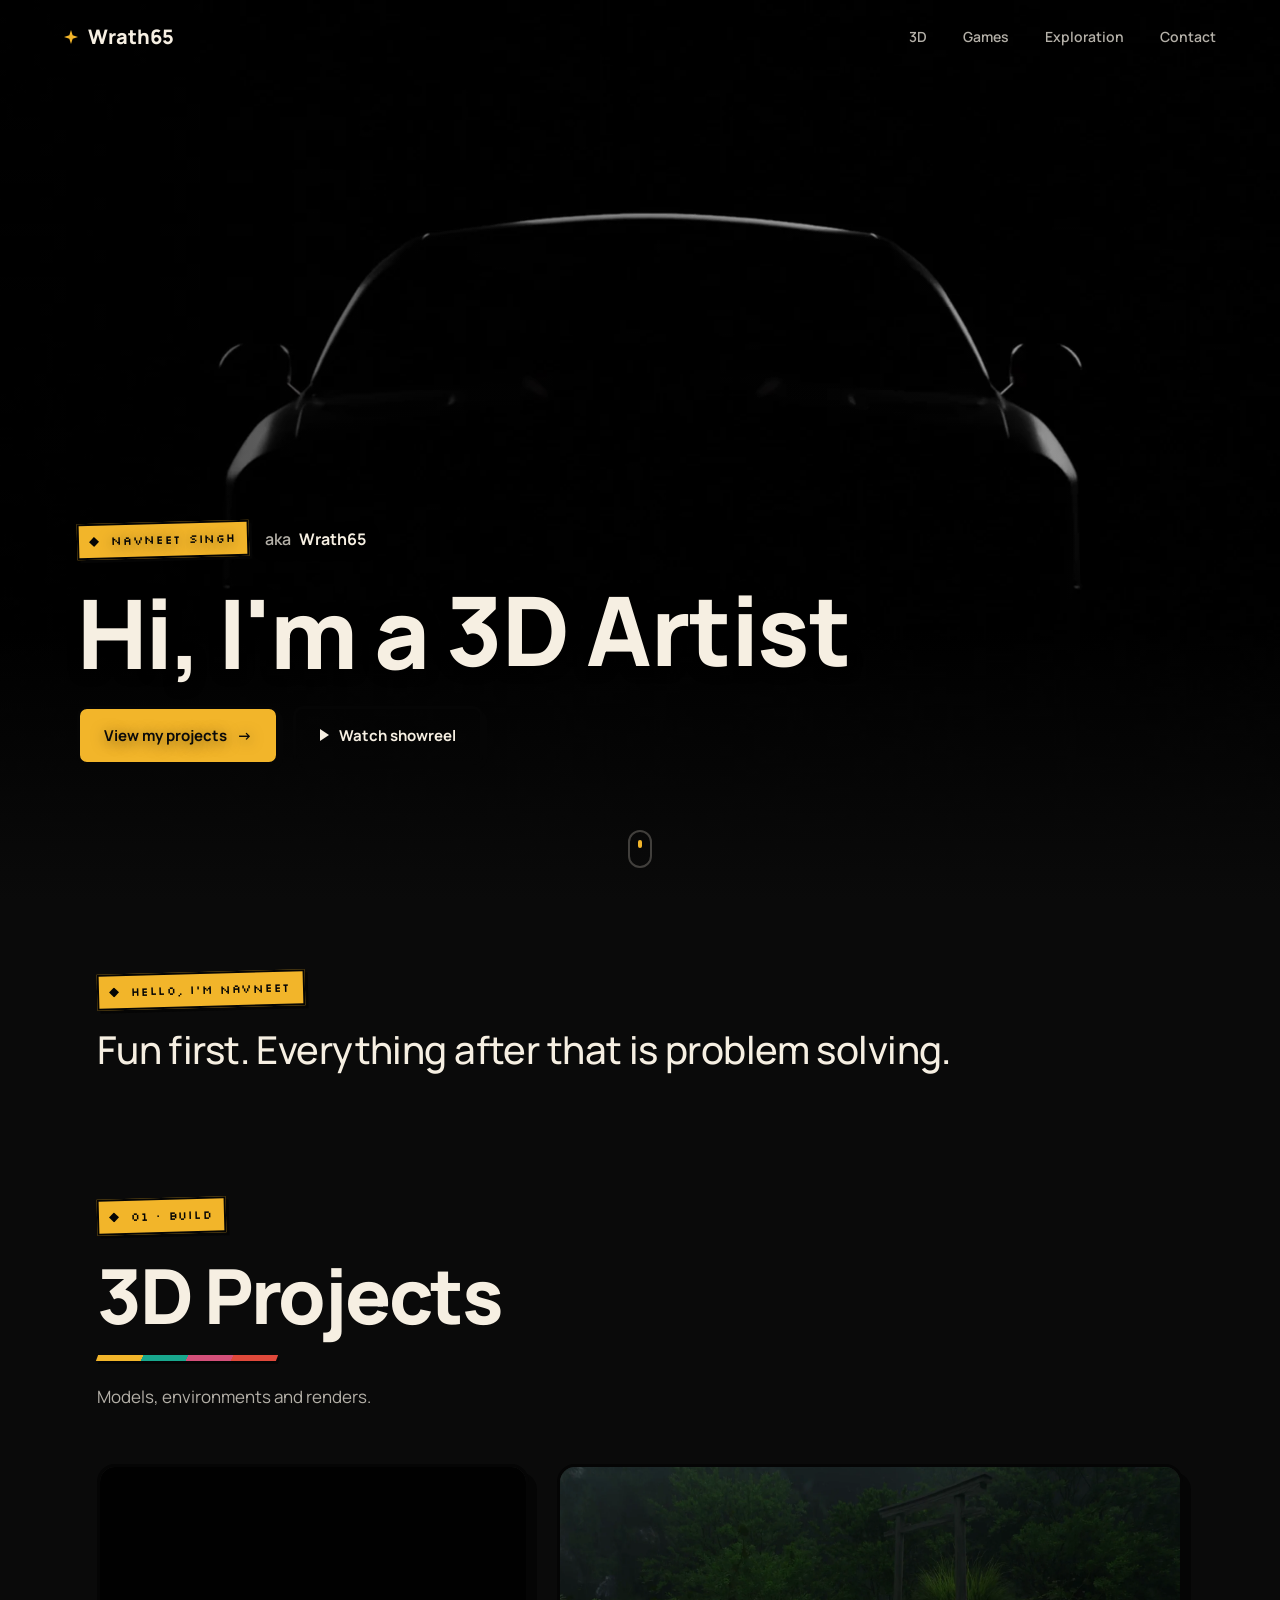
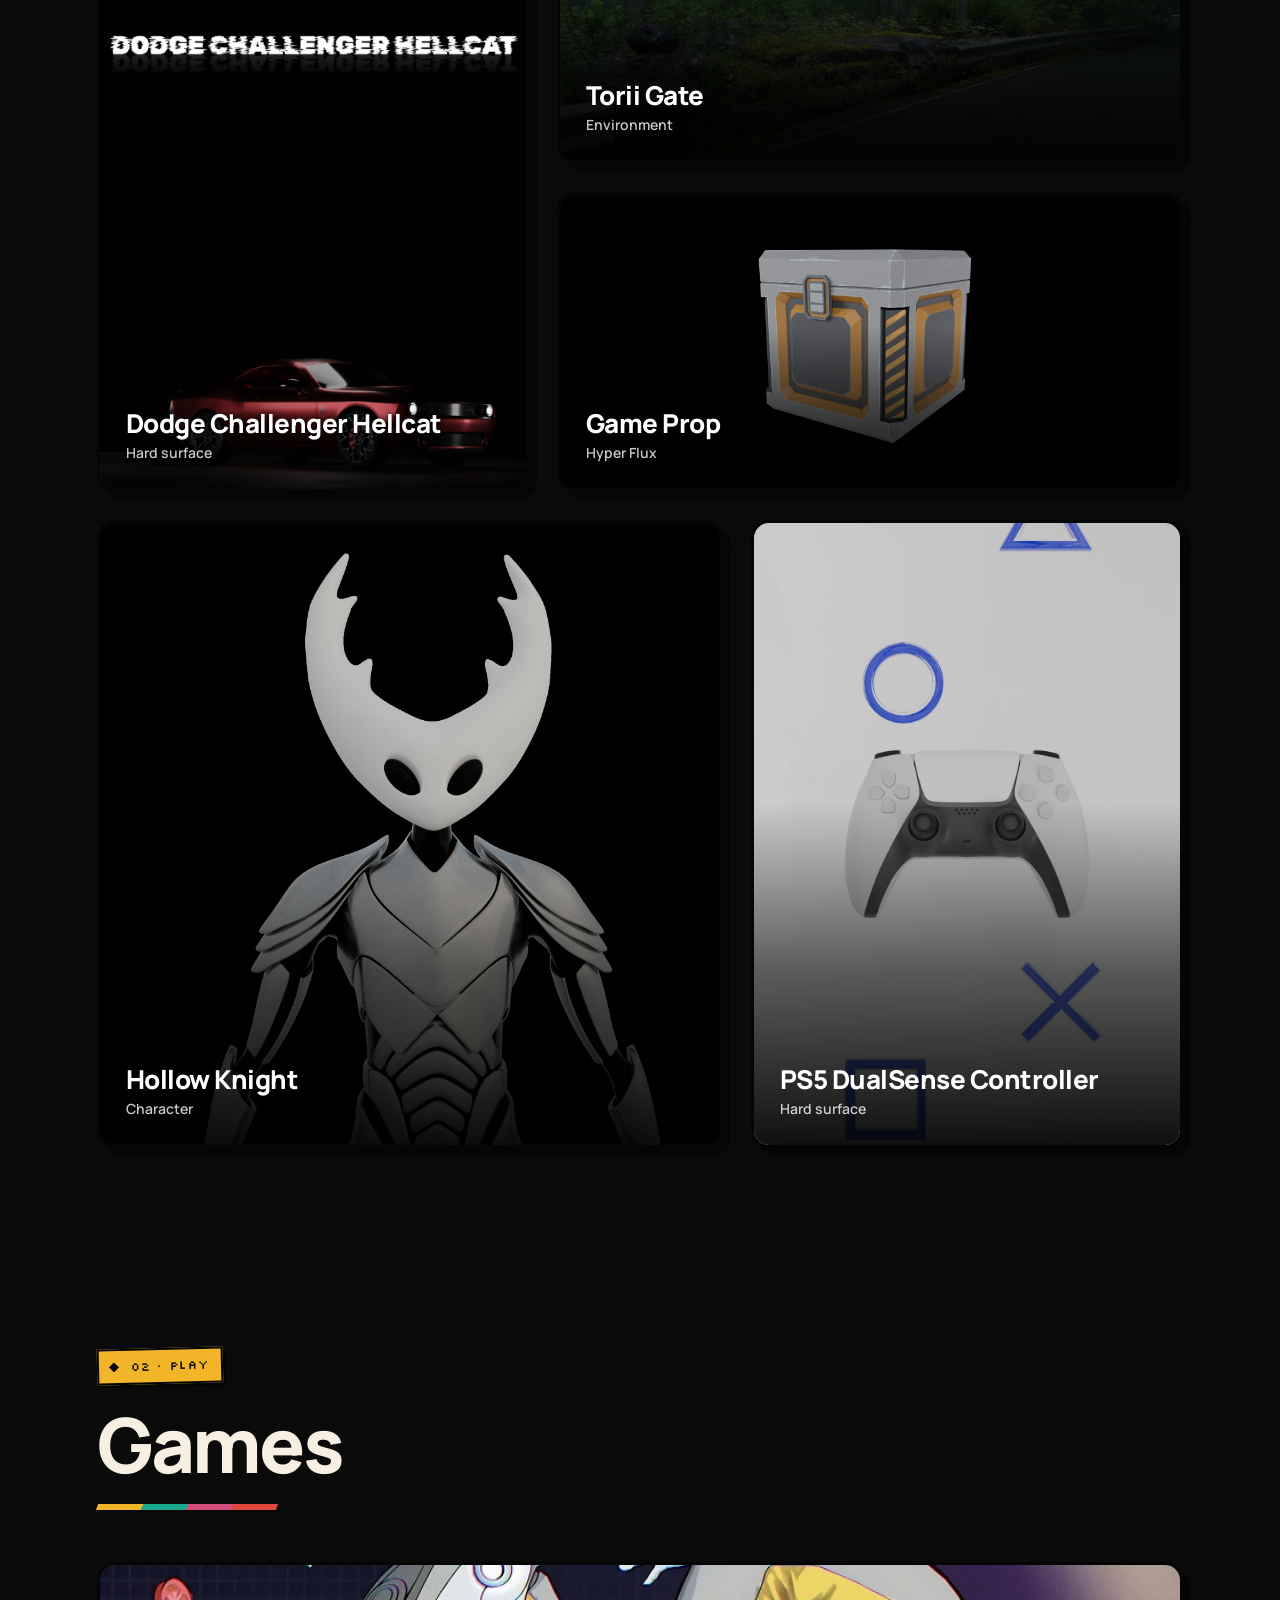
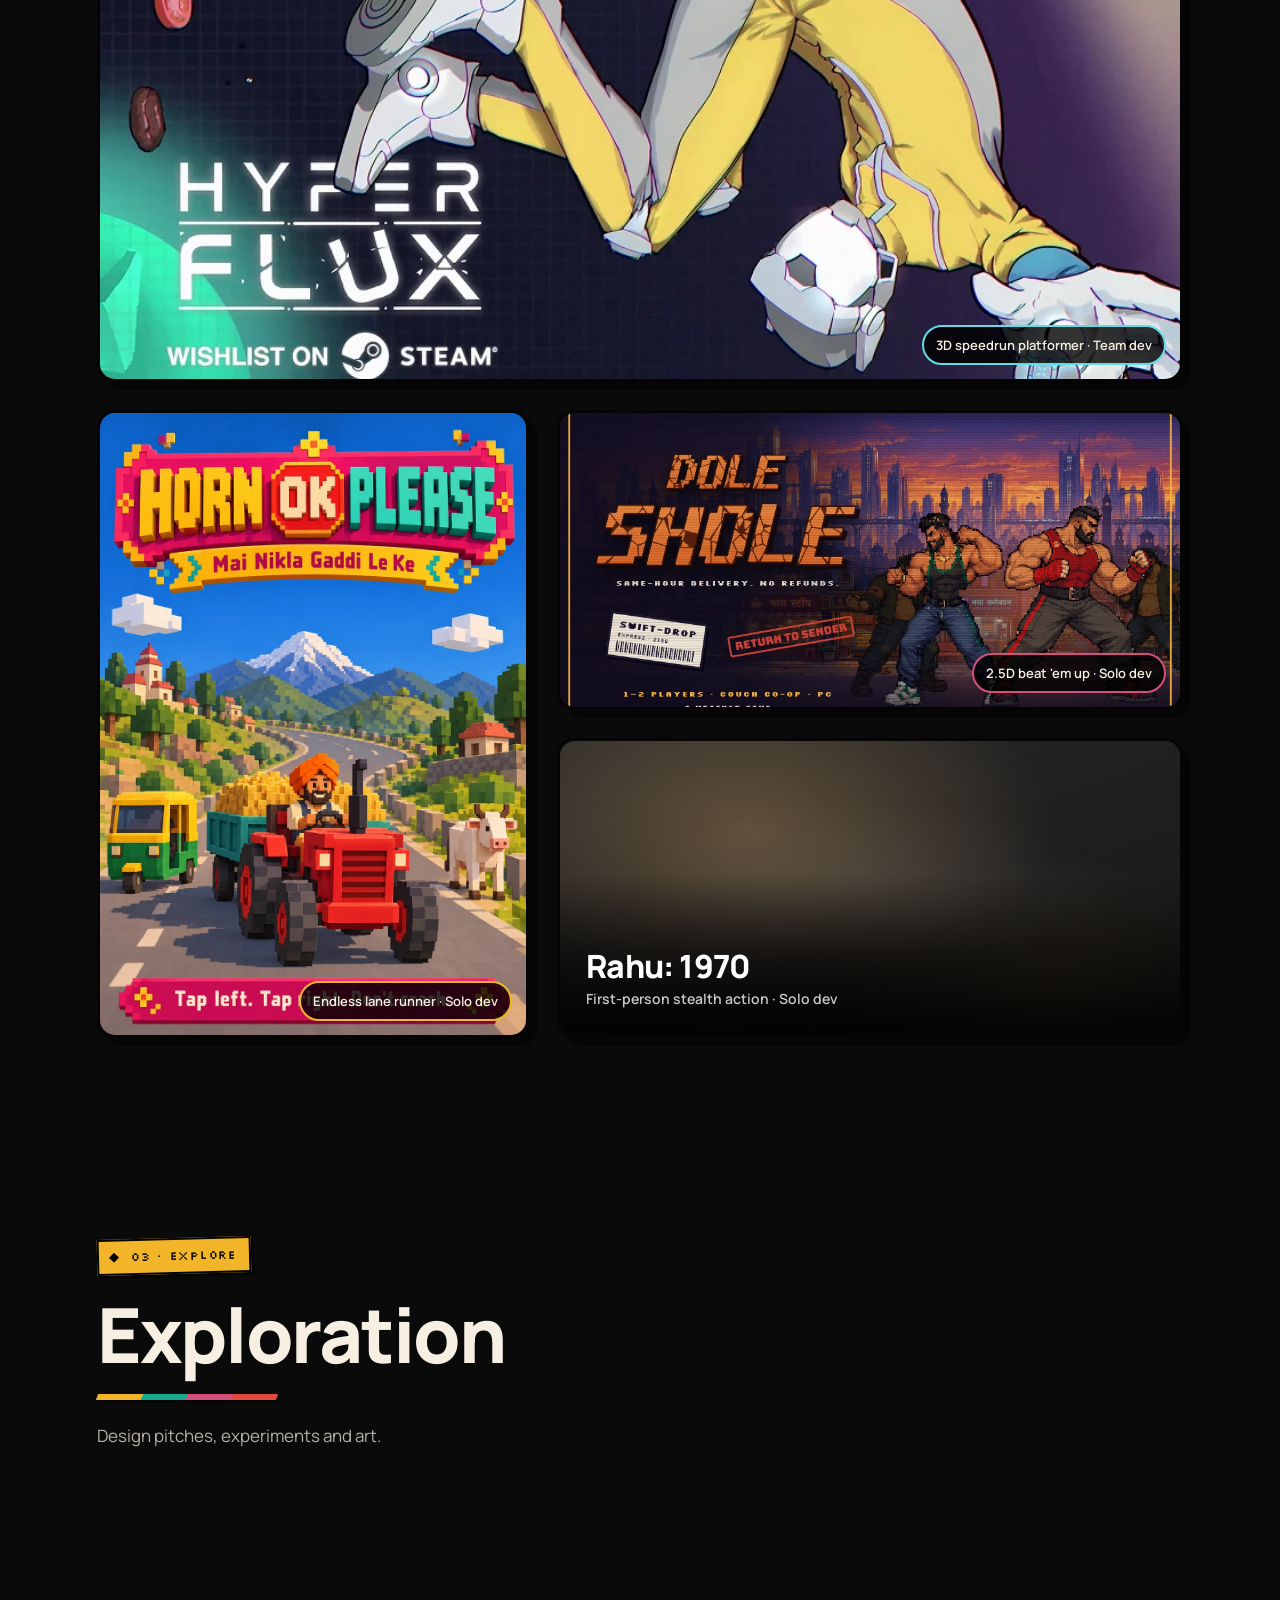
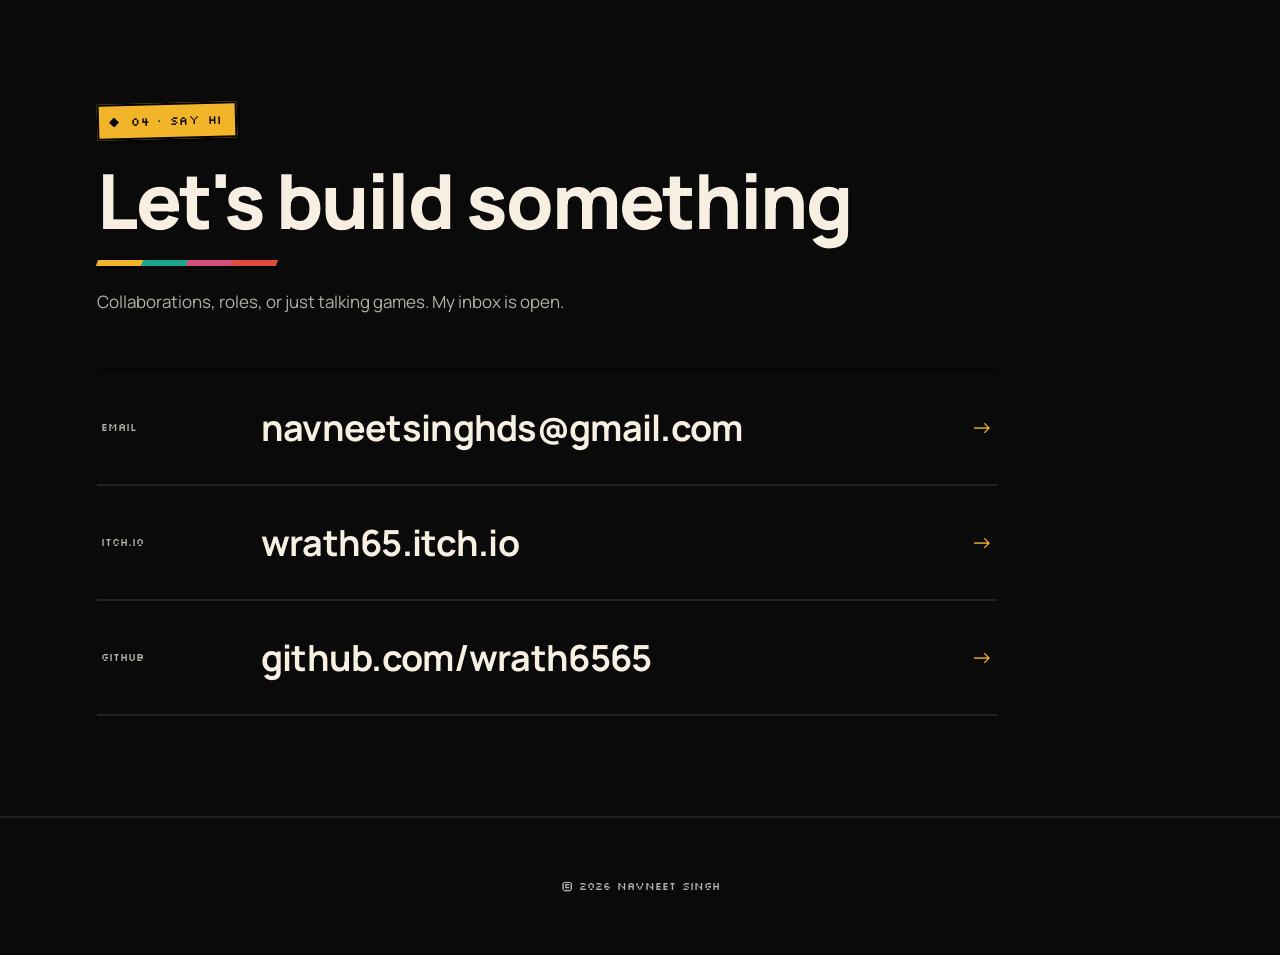
==== commit fc74169a: "Remove hero tagline; hide empty curve and documentation sections on game pages Co-Authored-By: Claud" ====
--- a/index.html
+++ b/index.html
@@ -11,8 +11,8 @@
   <link rel="preconnect" href="https://fonts.googleapis.com">
   <link rel="preconnect" href="https://fonts.gstatic.com" crossorigin>
   <link href="https://fonts.googleapis.com/css2?family=Manrope:wght@400;500;600;700;800&family=Silkscreen&display=swap" rel="stylesheet">
-  <link rel="stylesheet" href="css/style.css?v=20261106-0016">
-  <link rel="stylesheet" href="css/spiderverse.css?v=20261106-0016">
+  <link rel="stylesheet" href="css/style.css?v=20261106-0512">
+  <link rel="stylesheet" href="css/spiderverse.css?v=20261106-0512">
 </head>
 <body>
   <div class="grain" aria-hidden="true"></div>
@@ -40,7 +40,6 @@
           <p class="aka">aka <b data-site="handle">Wrath65</b></p>
         </div>
         <h1 class="hero-name" id="hero-name"><span class="hi">Hi, I'm a</span> <span class="cube-wrap"><span class="cube" id="role-cube"></span></span></h1>
-        <p class="hero-tagline reveal" data-site="tagline"></p>
         <div class="hero-actions reveal">
           <a class="btn btn-primary" href="#projects">View my projects <span class="arrow">→</span></a>
           <button class="btn btn-ghost" id="reel-btn" type="button"><span class="play" aria-hidden="true"></span> Watch showreel</button>
@@ -108,7 +107,7 @@
     <div class="modal-body" id="reel-body"></div>
   </div>
 
-  <script src="js/content.js?v=20261106-0016"></script>
-  <script src="js/main.js?v=20261106-0016"></script>
+  <script src="js/content.js?v=20261106-0512"></script>
+  <script src="js/main.js?v=20261106-0512"></script>
 </body>
 </html>
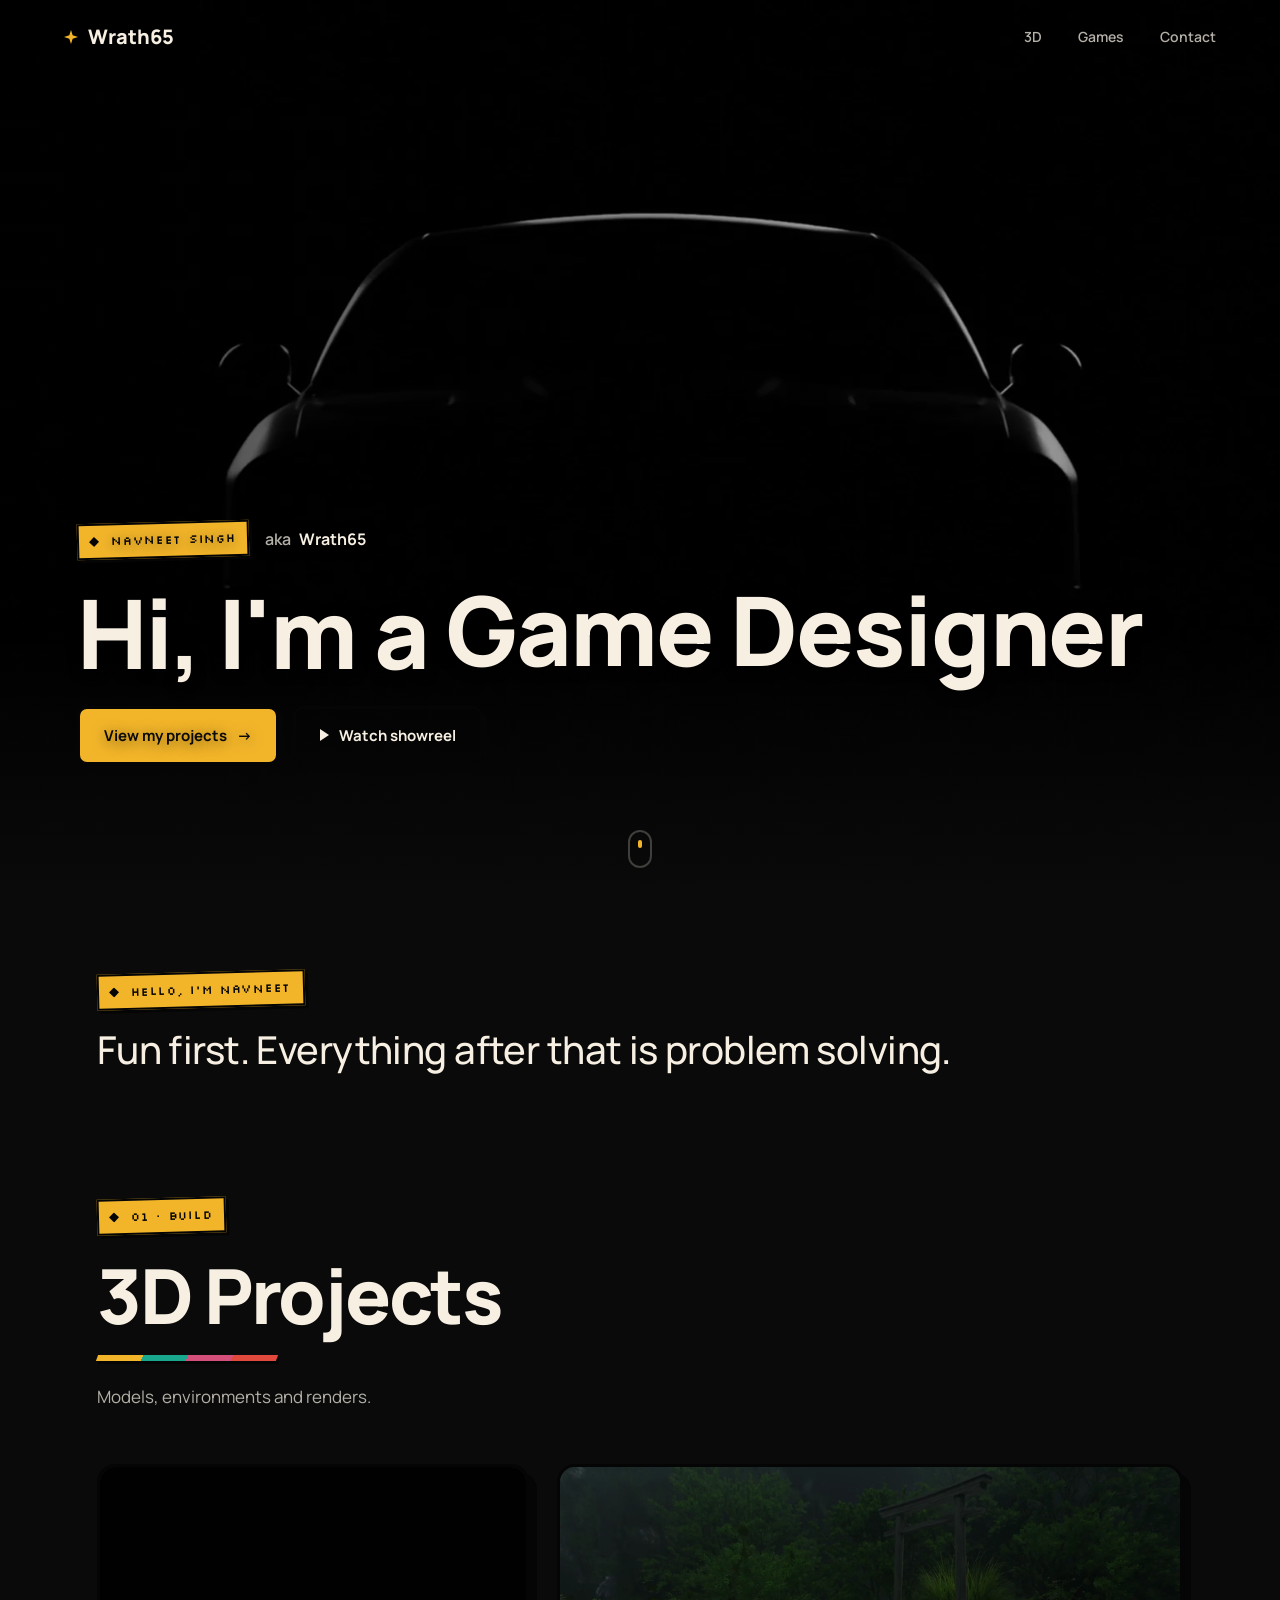
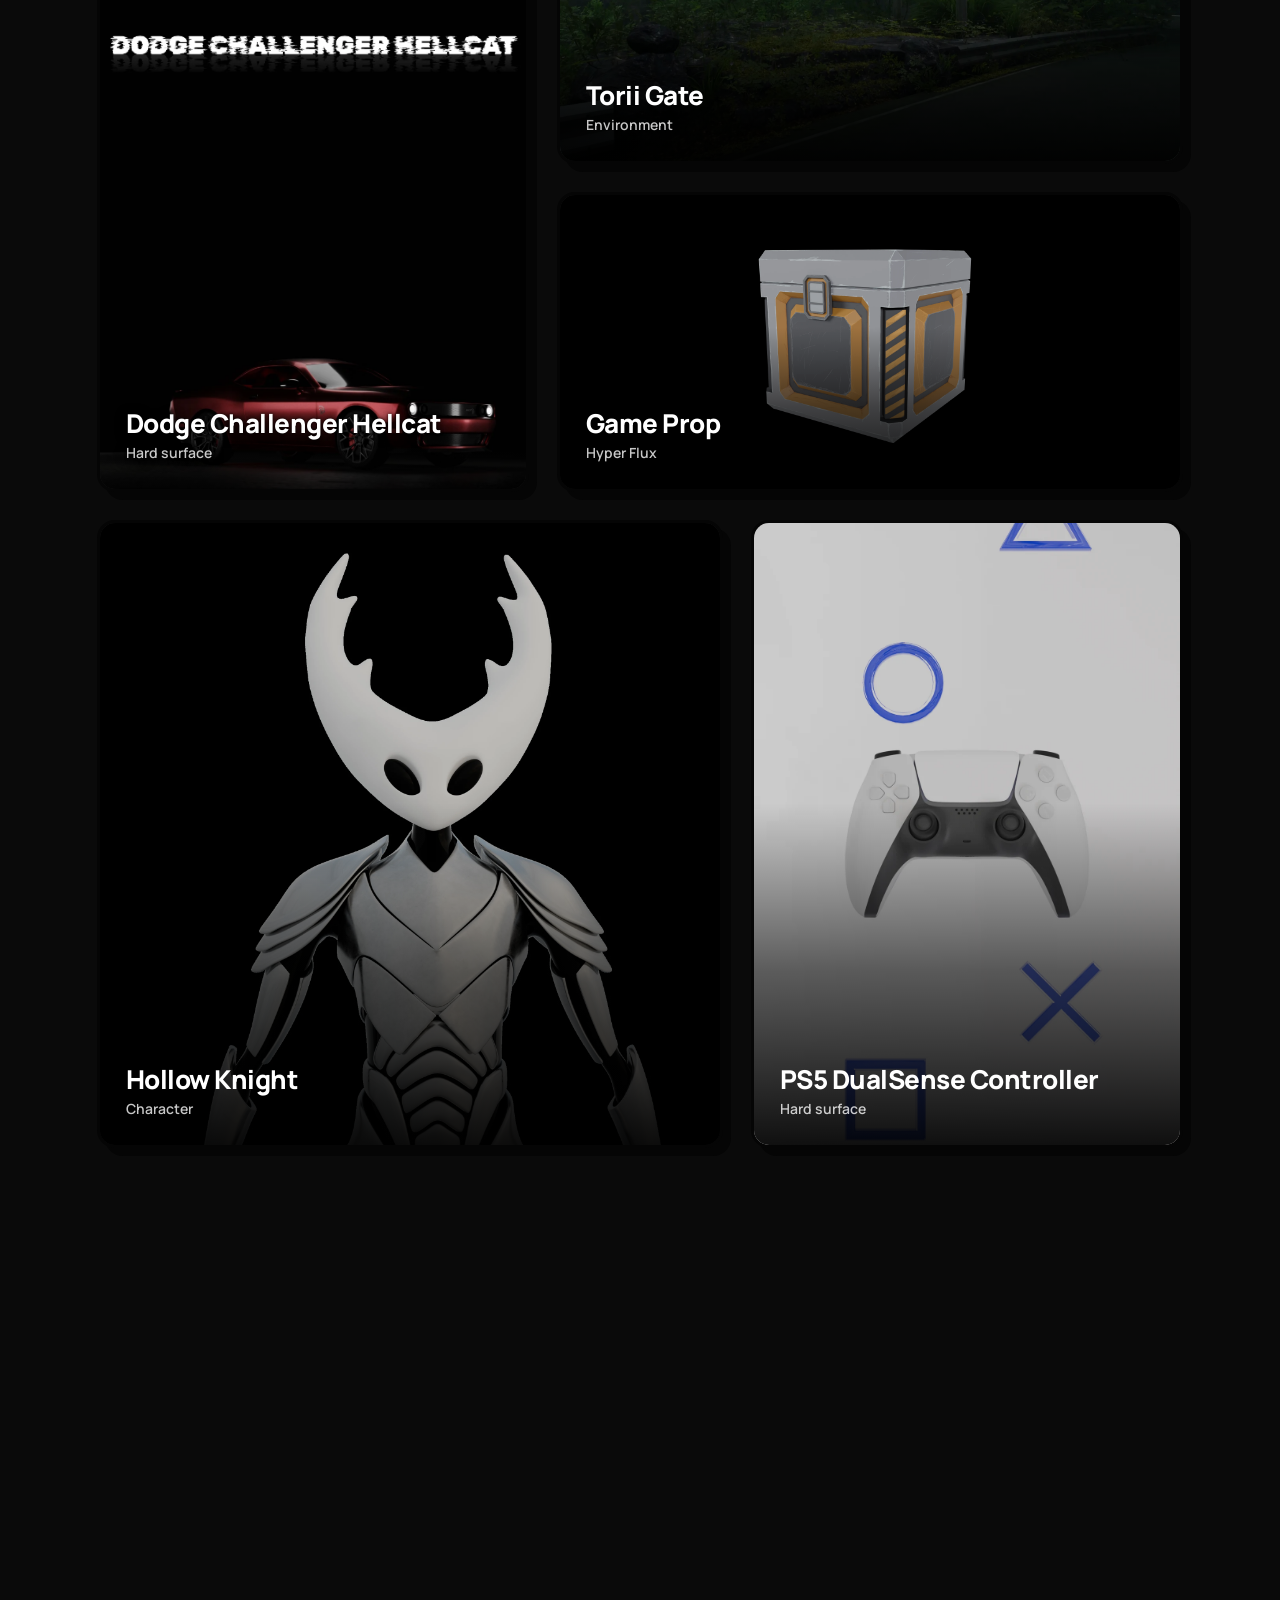
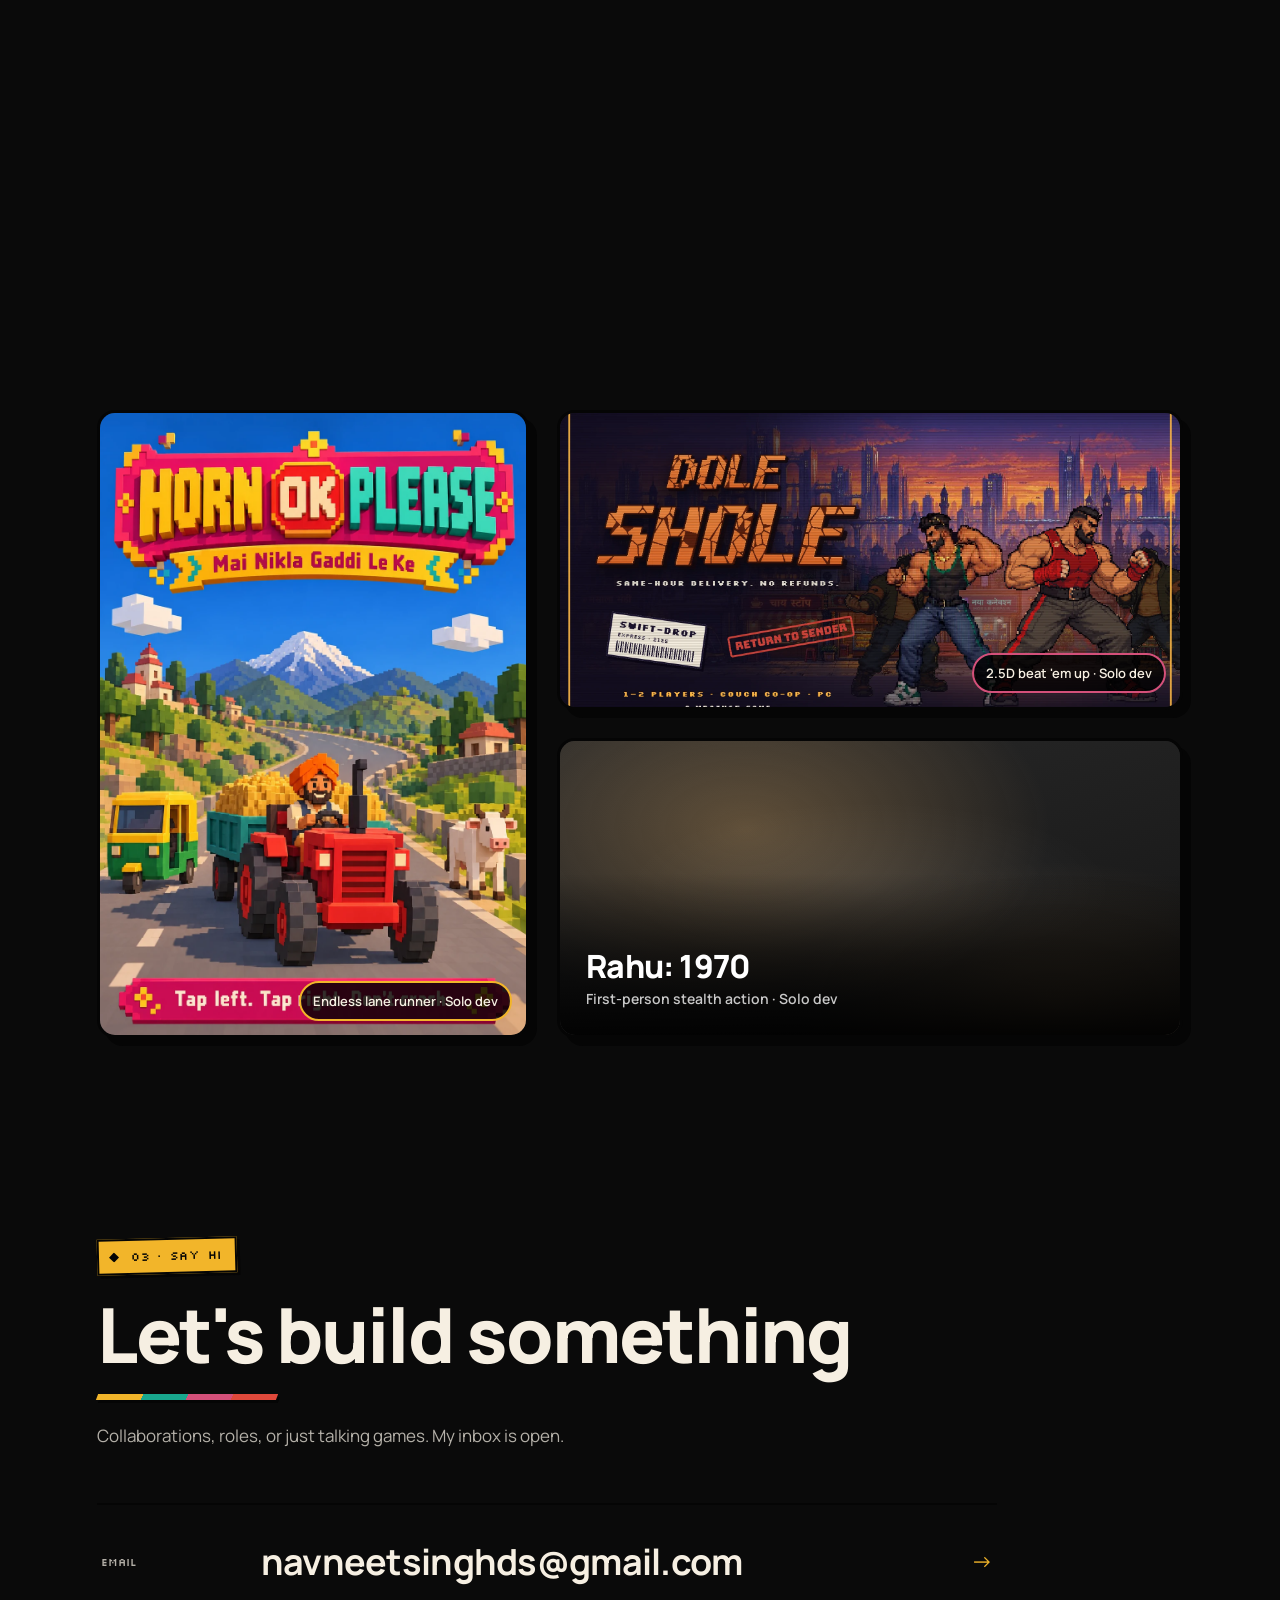
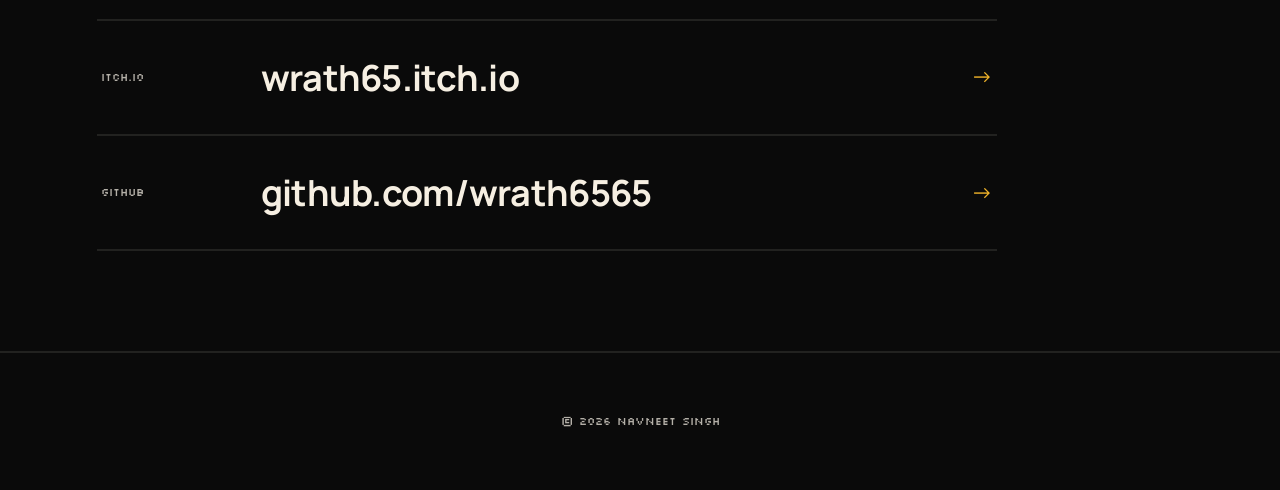
==== commit f00f4514: "Hide the Exploration section and its nav links for now Co-Authored-By: Claude Opus 5.5 <noreply@anth" ====
--- a/index.html
+++ b/index.html
@@ -11,8 +11,8 @@
   <link rel="preconnect" href="https://fonts.googleapis.com">
   <link rel="preconnect" href="https://fonts.gstatic.com" crossorigin>
   <link href="https://fonts.googleapis.com/css2?family=Manrope:wght@400;500;600;700;800&family=Silkscreen&display=swap" rel="stylesheet">
-  <link rel="stylesheet" href="css/style.css?v=20261106-0512">
-  <link rel="stylesheet" href="css/spiderverse.css?v=20261106-0512">
+  <link rel="stylesheet" href="css/style.css?v=20261106-0518">
+  <link rel="stylesheet" href="css/spiderverse.css?v=20261106-0518">
 </head>
 <body>
   <div class="grain" aria-hidden="true"></div>
@@ -22,7 +22,7 @@
     <nav>
       <a href="#projects">3D</a>
       <a href="#games">Games</a>
-      <a href="#explore">Exploration</a>
+      <!-- <a href="#explore">Exploration</a> -->
       <a href="#contact">Contact</a>
     </nav>
   </header>
@@ -77,7 +77,7 @@
       <div class="games-grid" id="games-grid"></div>
     </section>
 
-    <section id="explore" class="section">
+    <section id="explore" class="section" hidden>
       <header class="section-head reveal">
         <p class="eyebrow">03 · Explore</p>
         <h2 class="section-title">Exploration</h2>
@@ -89,7 +89,7 @@
 
     <section id="contact" class="section contact">
       <header class="section-head reveal">
-        <p class="eyebrow">04 · Say hi</p>
+        <p class="eyebrow">03 · Say hi</p>
         <h2 class="section-title">Let's build something</h2>
         <span class="rule" aria-hidden="true"></span>
         <p class="section-sub">Collaborations, roles, or just talking games. My inbox is open.</p>
@@ -107,7 +107,7 @@
     <div class="modal-body" id="reel-body"></div>
   </div>
 
-  <script src="js/content.js?v=20261106-0512"></script>
-  <script src="js/main.js?v=20261106-0512"></script>
+  <script src="js/content.js?v=20261106-0518"></script>
+  <script src="js/main.js?v=20261106-0518"></script>
 </body>
 </html>
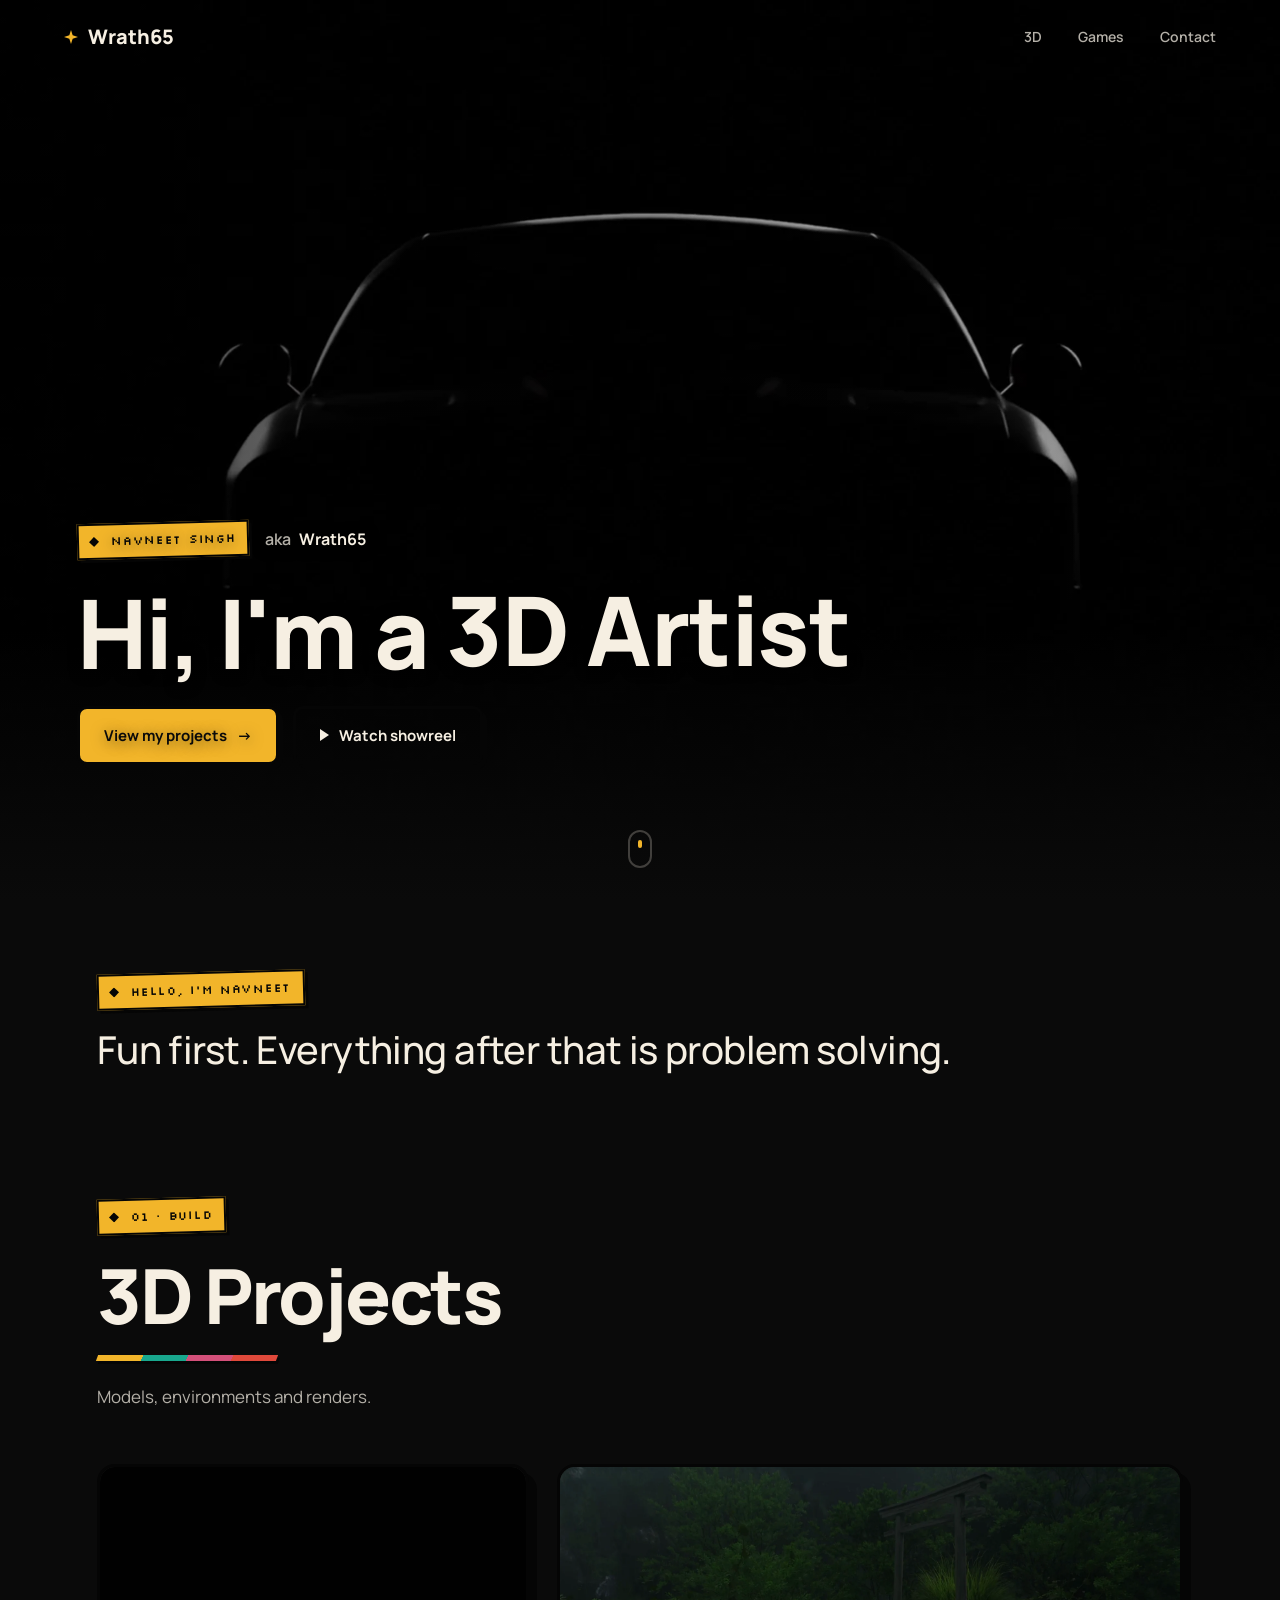
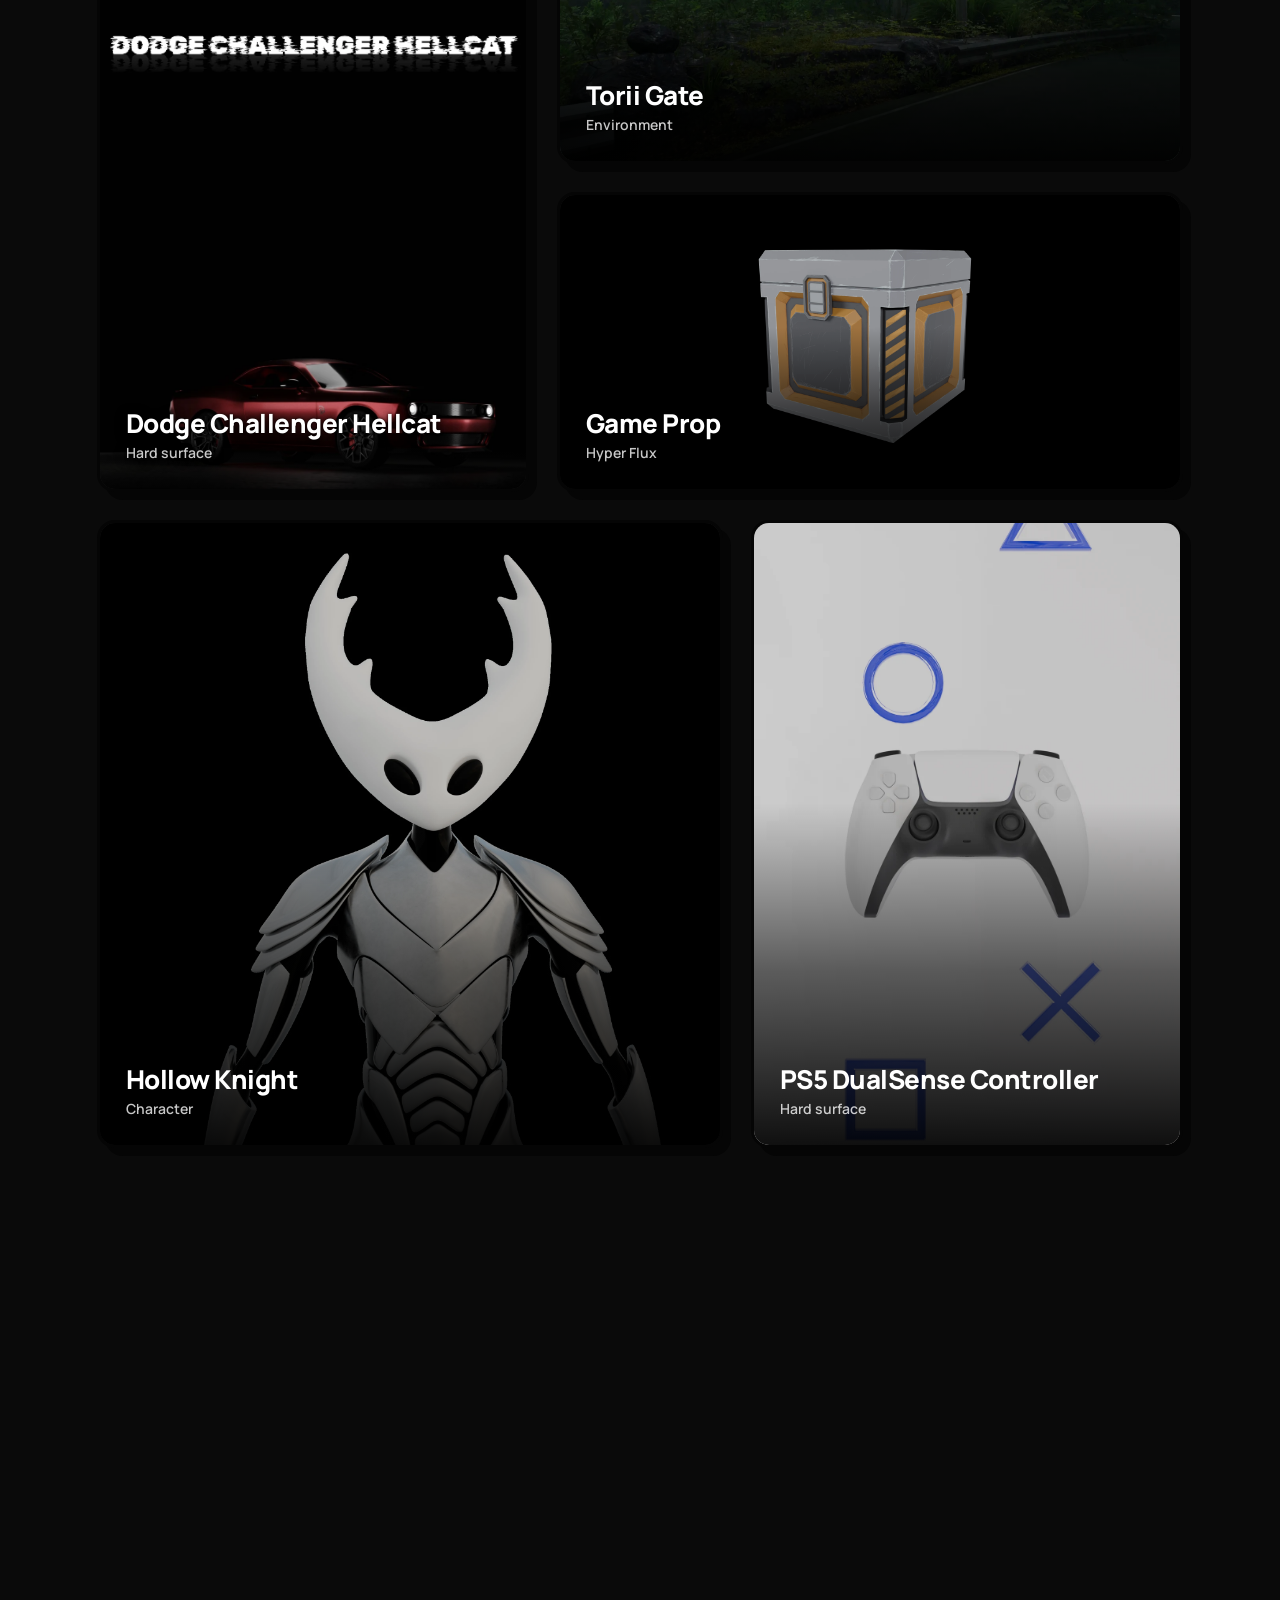
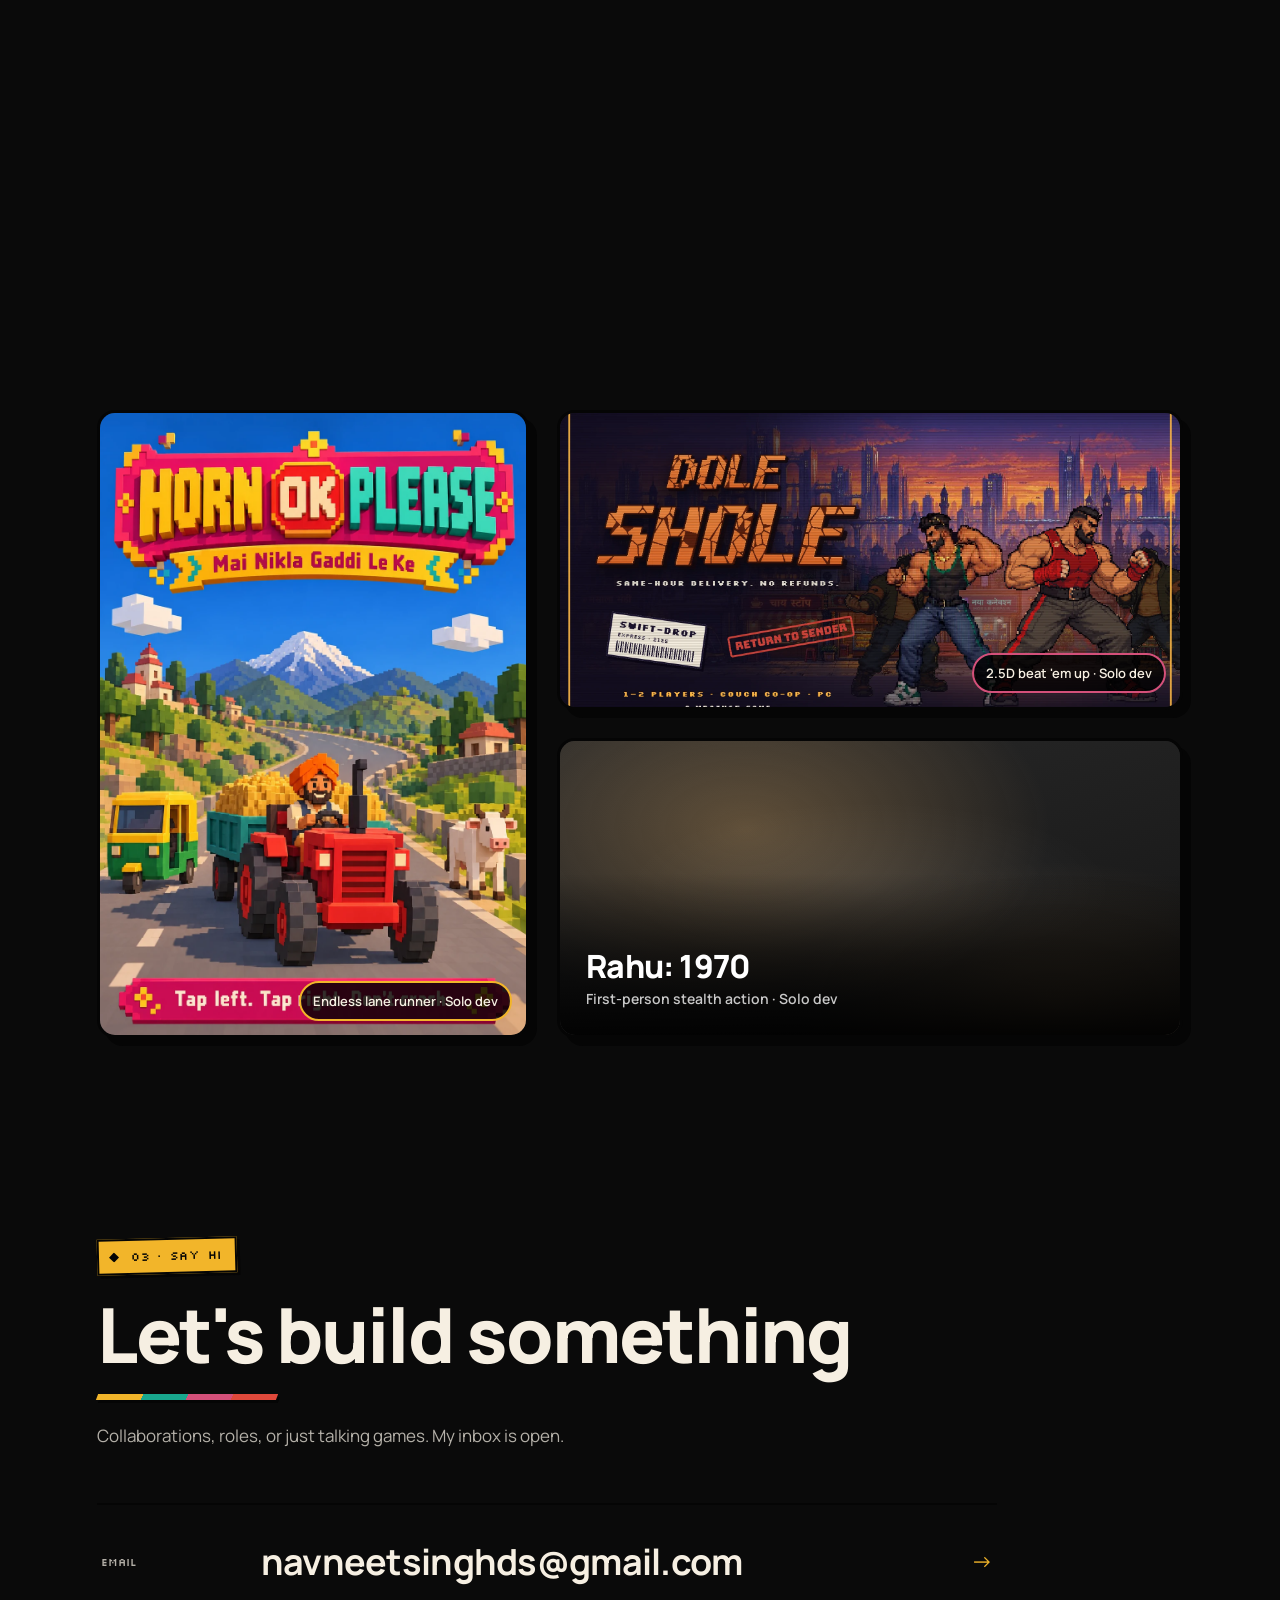
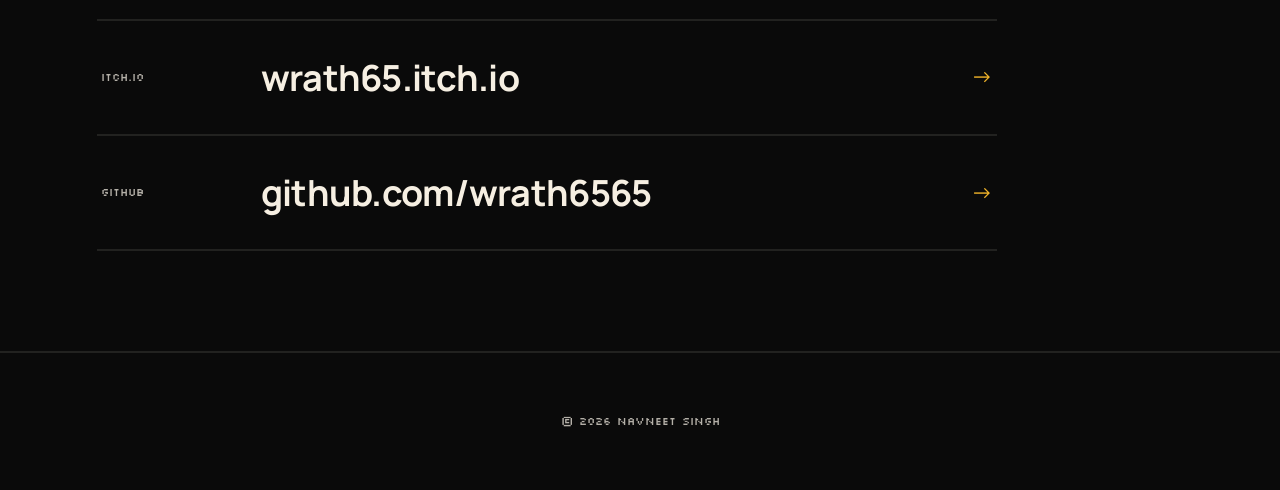
==== commit a807ccd1: "Hyper Flux: gameplay trailer above the overview Co-Authored-By: Claude Opus 5.5 <noreply@anthropic.c" ====
--- a/index.html
+++ b/index.html
@@ -11,8 +11,8 @@
   <link rel="preconnect" href="https://fonts.googleapis.com">
   <link rel="preconnect" href="https://fonts.gstatic.com" crossorigin>
   <link href="https://fonts.googleapis.com/css2?family=Manrope:wght@400;500;600;700;800&family=Silkscreen&display=swap" rel="stylesheet">
-  <link rel="stylesheet" href="css/style.css?v=20261106-0518">
-  <link rel="stylesheet" href="css/spiderverse.css?v=20261106-0518">
+  <link rel="stylesheet" href="css/style.css?v=20261106-0544">
+  <link rel="stylesheet" href="css/spiderverse.css?v=20261106-0544">
 </head>
 <body>
   <div class="grain" aria-hidden="true"></div>
@@ -107,7 +107,7 @@
     <div class="modal-body" id="reel-body"></div>
   </div>
 
-  <script src="js/content.js?v=20261106-0518"></script>
-  <script src="js/main.js?v=20261106-0518"></script>
+  <script src="js/content.js?v=20261106-0544"></script>
+  <script src="js/main.js?v=20261106-0544"></script>
 </body>
 </html>
--- a/css/style.css
+++ b/css/style.css
@@ -511,3 +511,4 @@
 /* Hellcat cover: the car sits at the bottom, so a shorter shade keeps it visible under the title */
 .projects-grid > :nth-child(1) .game-art::after { background: linear-gradient(to top, rgba(0,0,0,.55) 0%, transparent 12%); }
 .projects-grid > :nth-child(1) .game-body { text-shadow: 0 2px 12px rgba(0,0,0,.9), 0 0 3px rgba(0,0,0,.8); }
+.game-reel { margin: 0 0 56px; }
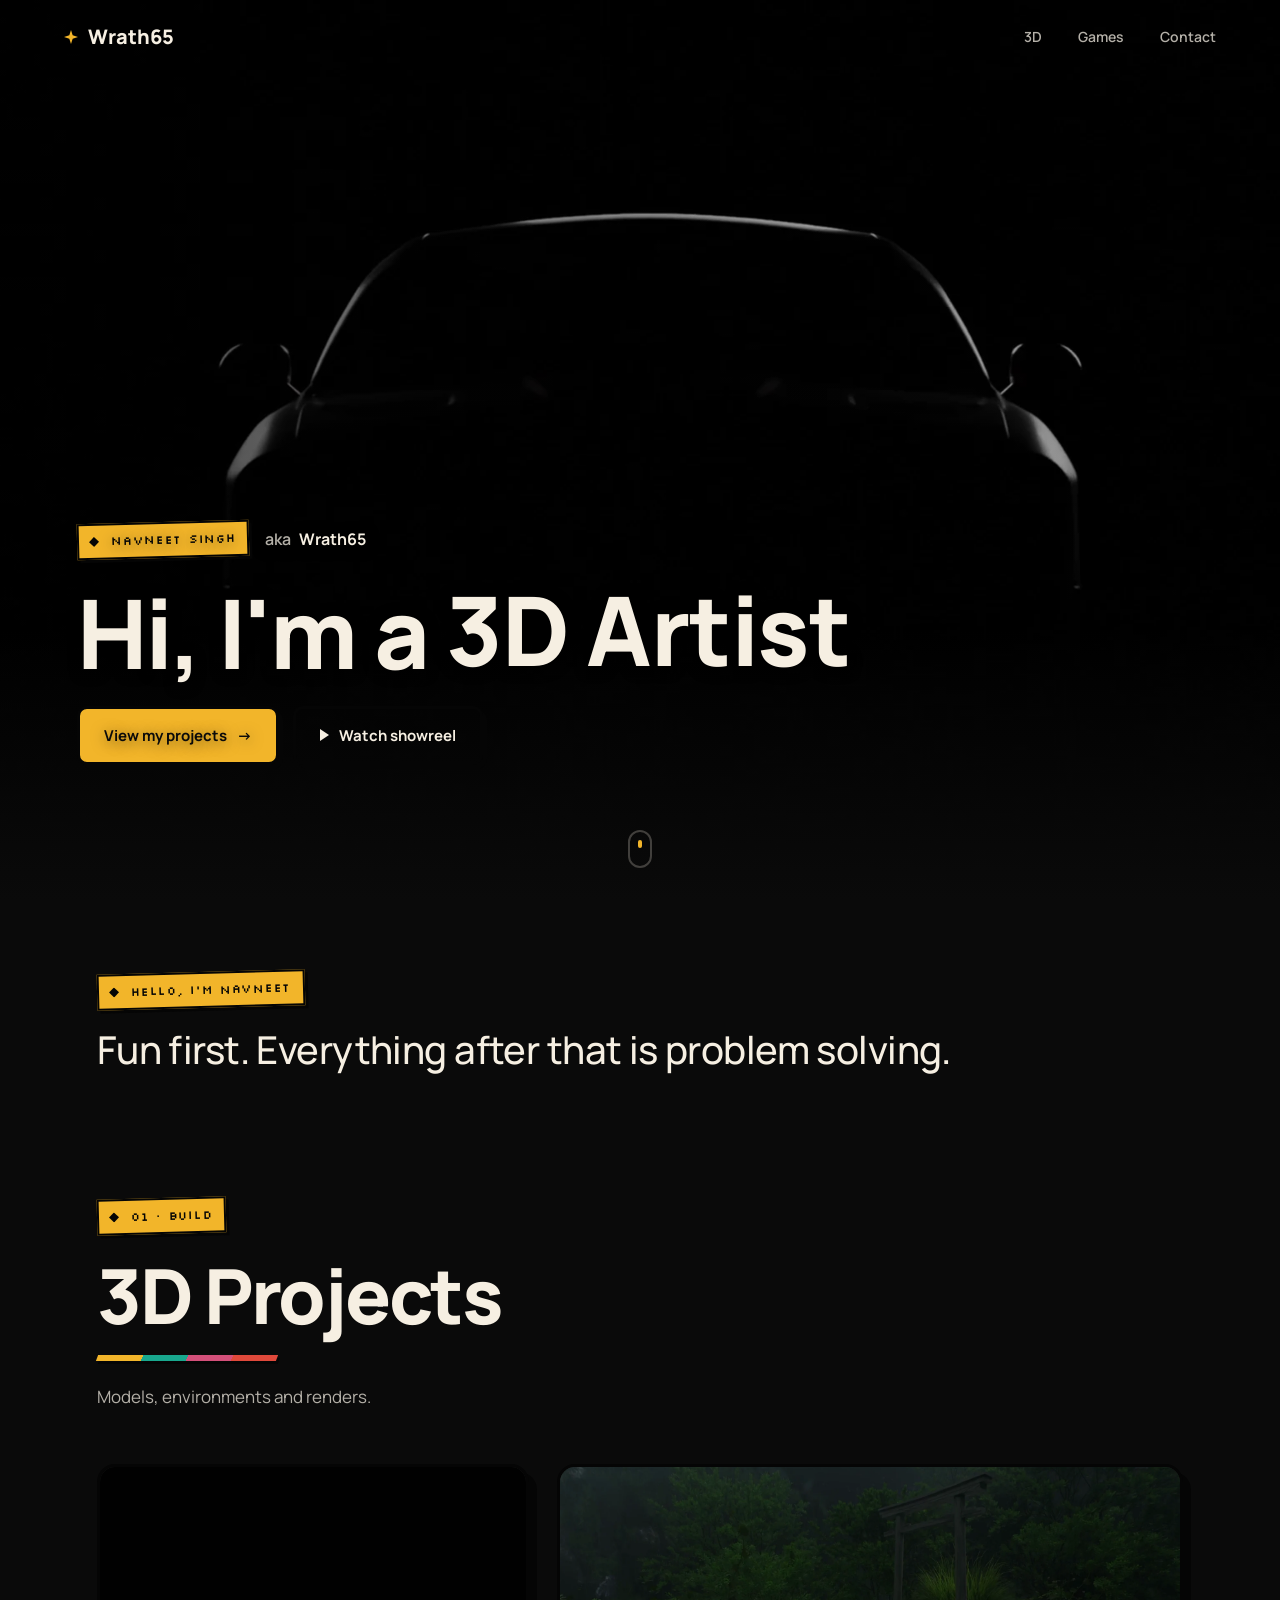
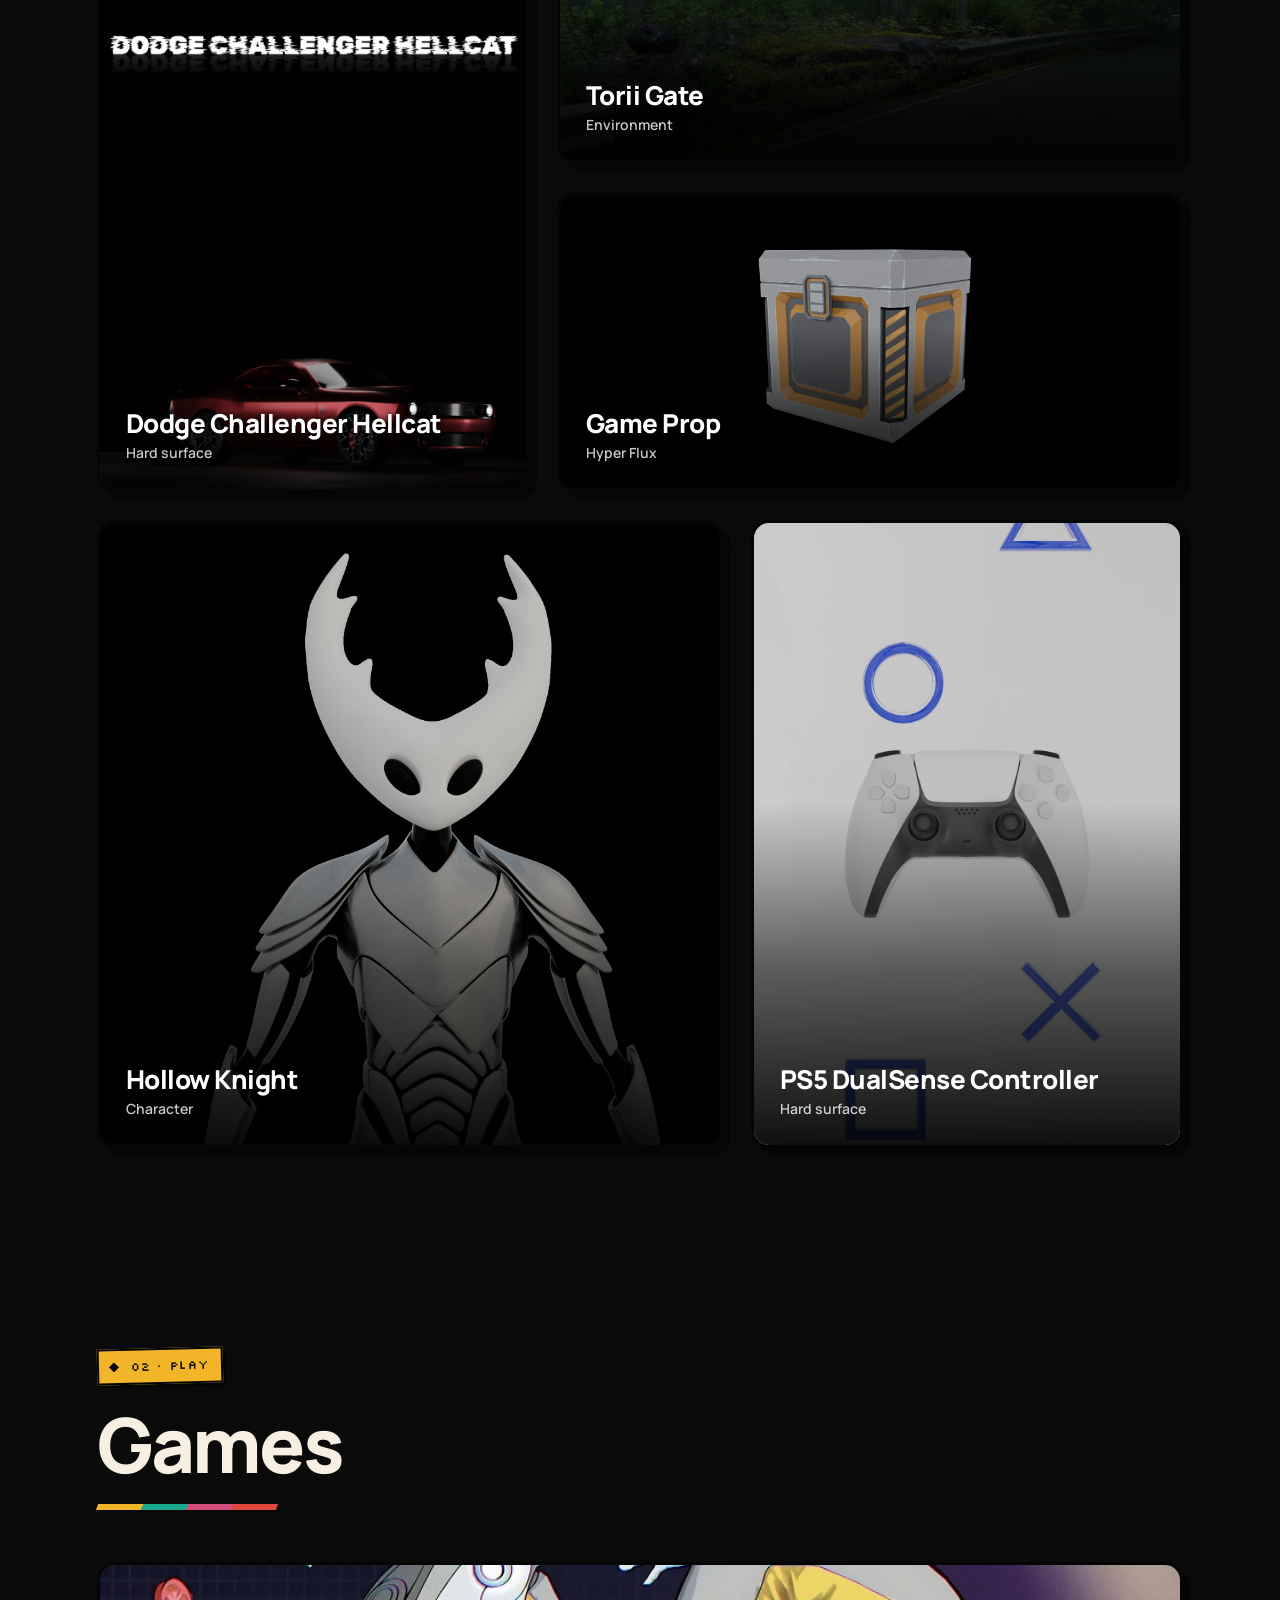
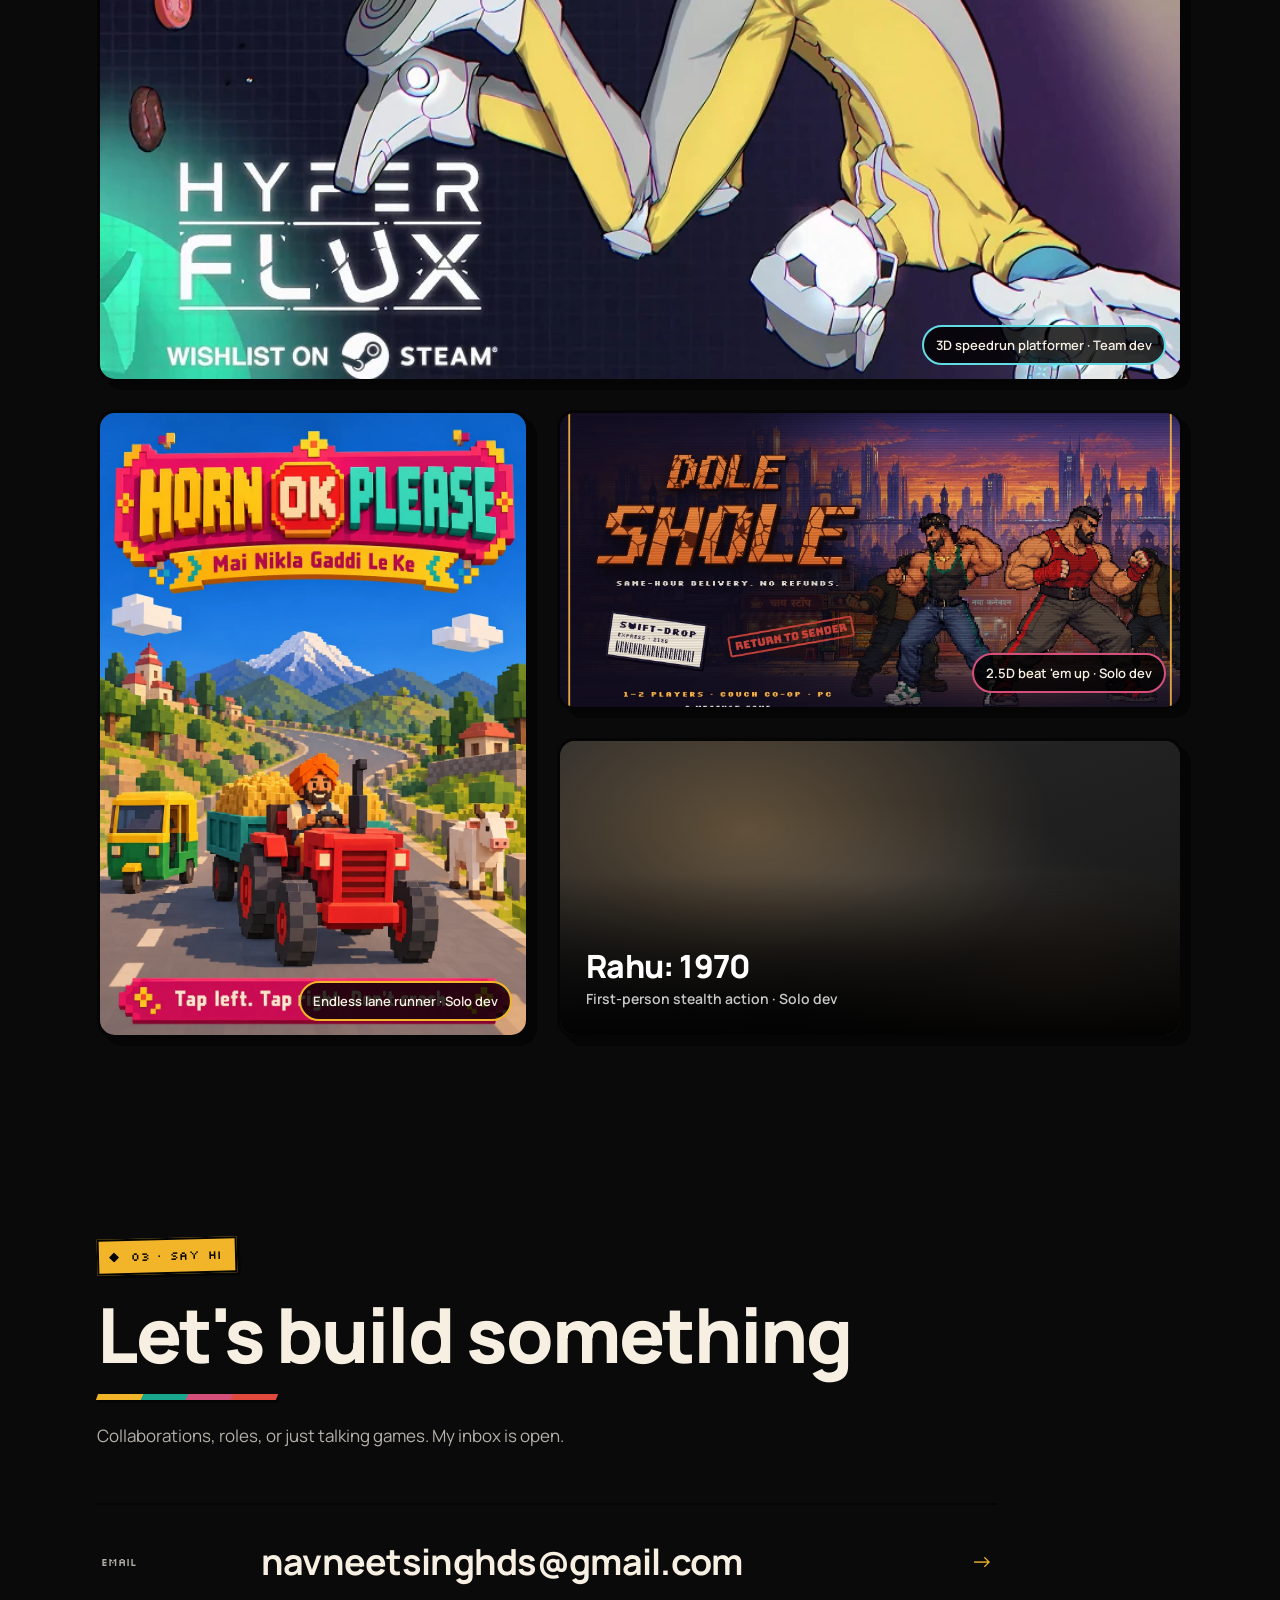
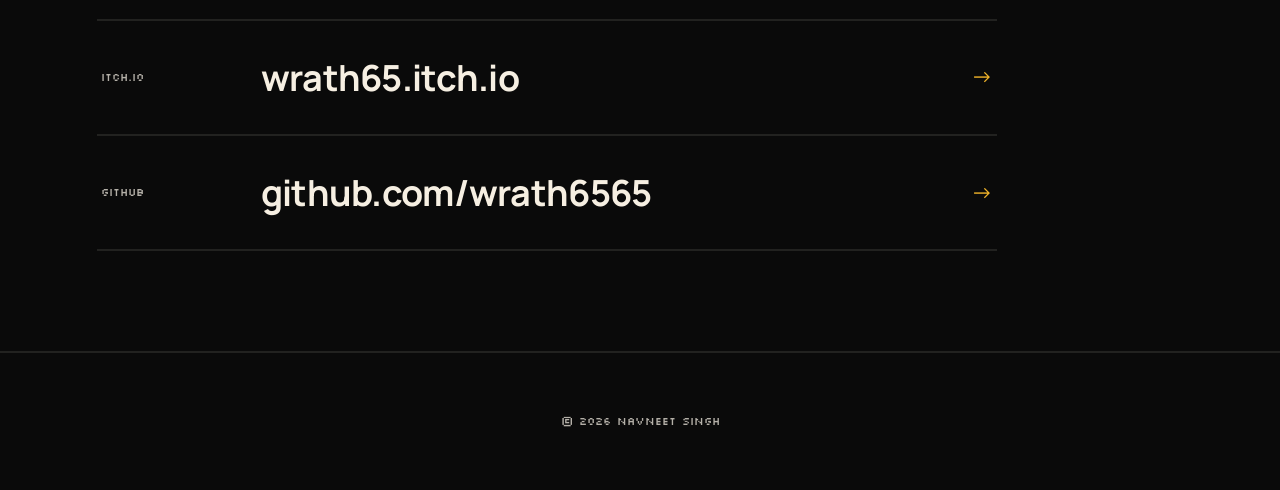
==== commit 0cba35cb: "Hyper Flux: gameplay clips replace the Art & UI screenshots Co-Authored-By: Claude Opus 5.5 <noreply" ====
--- a/index.html
+++ b/index.html
@@ -11,8 +11,8 @@
   <link rel="preconnect" href="https://fonts.googleapis.com">
   <link rel="preconnect" href="https://fonts.gstatic.com" crossorigin>
   <link href="https://fonts.googleapis.com/css2?family=Manrope:wght@400;500;600;700;800&family=Silkscreen&display=swap" rel="stylesheet">
-  <link rel="stylesheet" href="css/style.css?v=20261106-0544">
-  <link rel="stylesheet" href="css/spiderverse.css?v=20261106-0544">
+  <link rel="stylesheet" href="css/style.css?v=20261106-0547">
+  <link rel="stylesheet" href="css/spiderverse.css?v=20261106-0547">
 </head>
 <body>
   <div class="grain" aria-hidden="true"></div>
@@ -107,7 +107,7 @@
     <div class="modal-body" id="reel-body"></div>
   </div>
 
-  <script src="js/content.js?v=20261106-0544"></script>
-  <script src="js/main.js?v=20261106-0544"></script>
+  <script src="js/content.js?v=20261106-0547"></script>
+  <script src="js/main.js?v=20261106-0547"></script>
 </body>
 </html>
--- a/css/style.css
+++ b/css/style.css
@@ -512,3 +512,4 @@
 .projects-grid > :nth-child(1) .game-art::after { background: linear-gradient(to top, rgba(0,0,0,.55) 0%, transparent 12%); }
 .projects-grid > :nth-child(1) .game-body { text-shadow: 0 2px 12px rgba(0,0,0,.9), 0 0 3px rgba(0,0,0,.8); }
 .game-reel { margin: 0 0 56px; }
+.shot.clip { cursor: default; } .shot.clip video { width: 100%; height: 100%; object-fit: cover; display: block; }
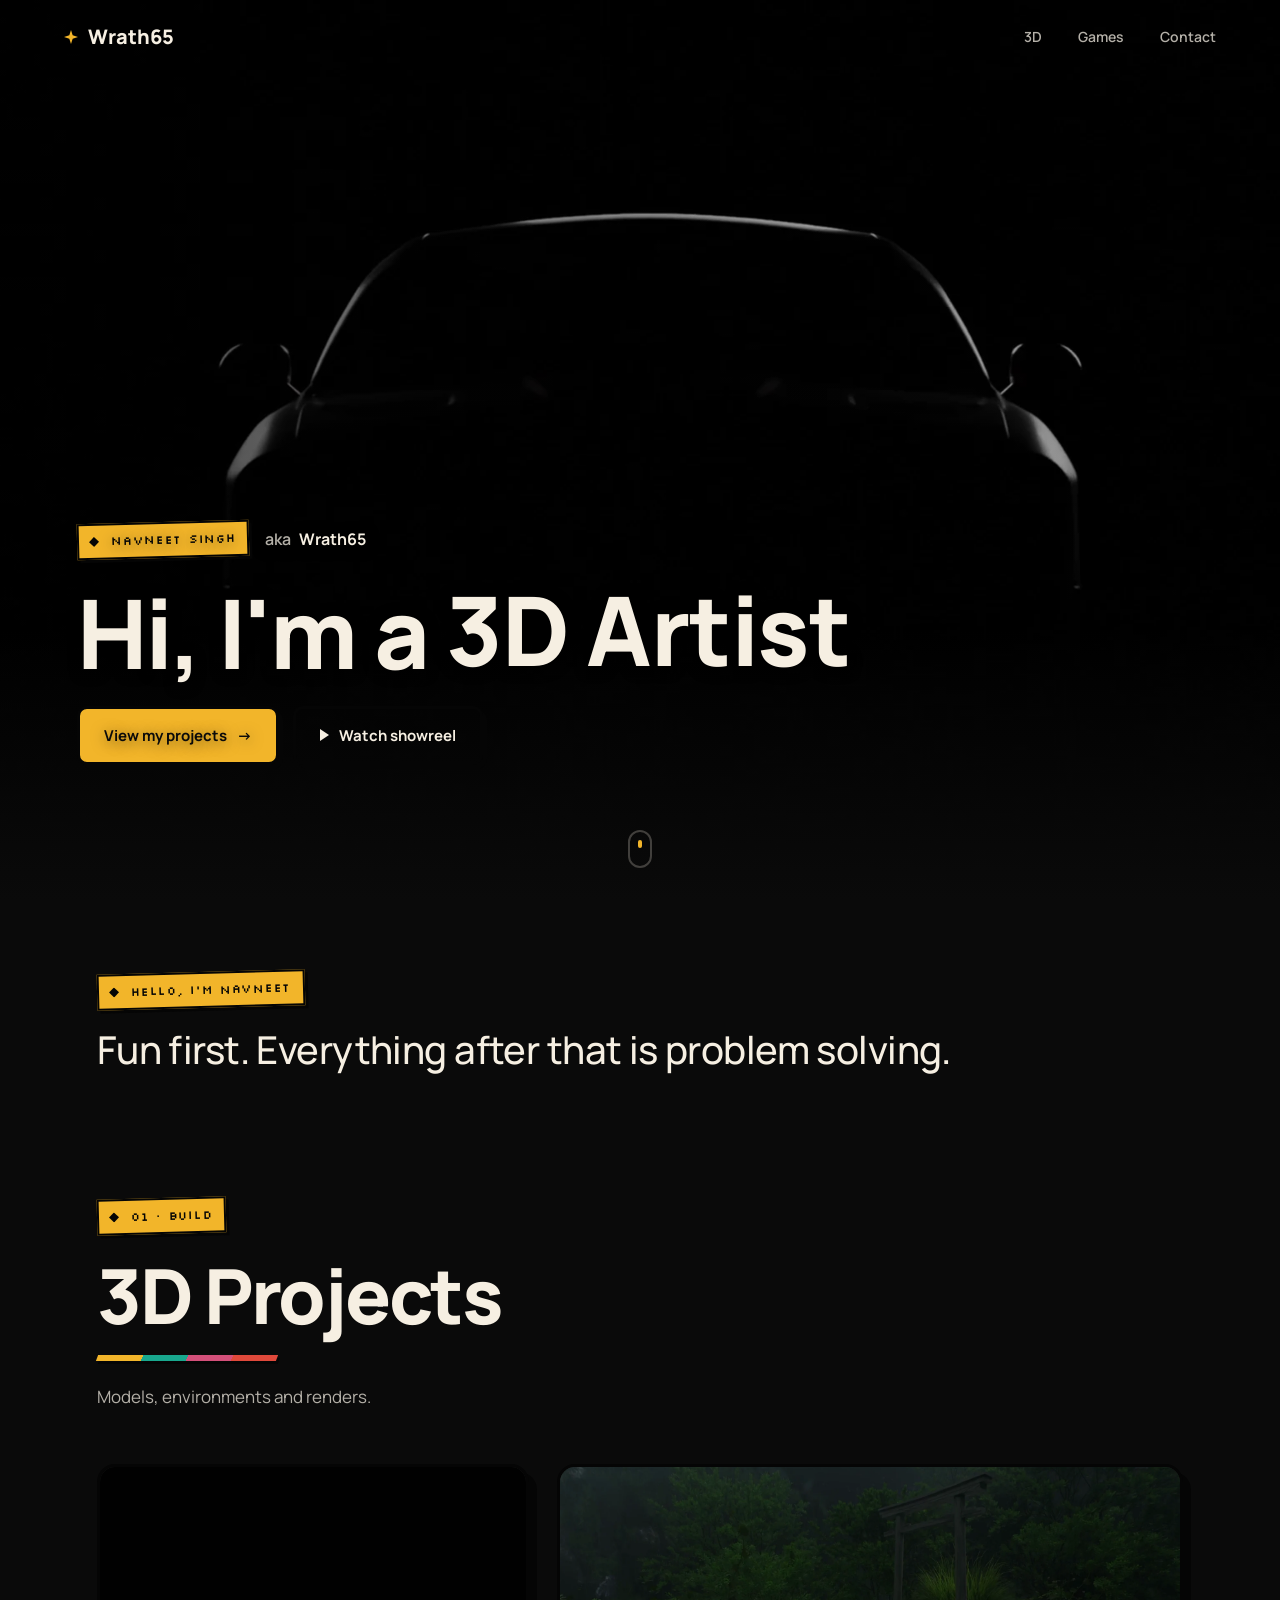
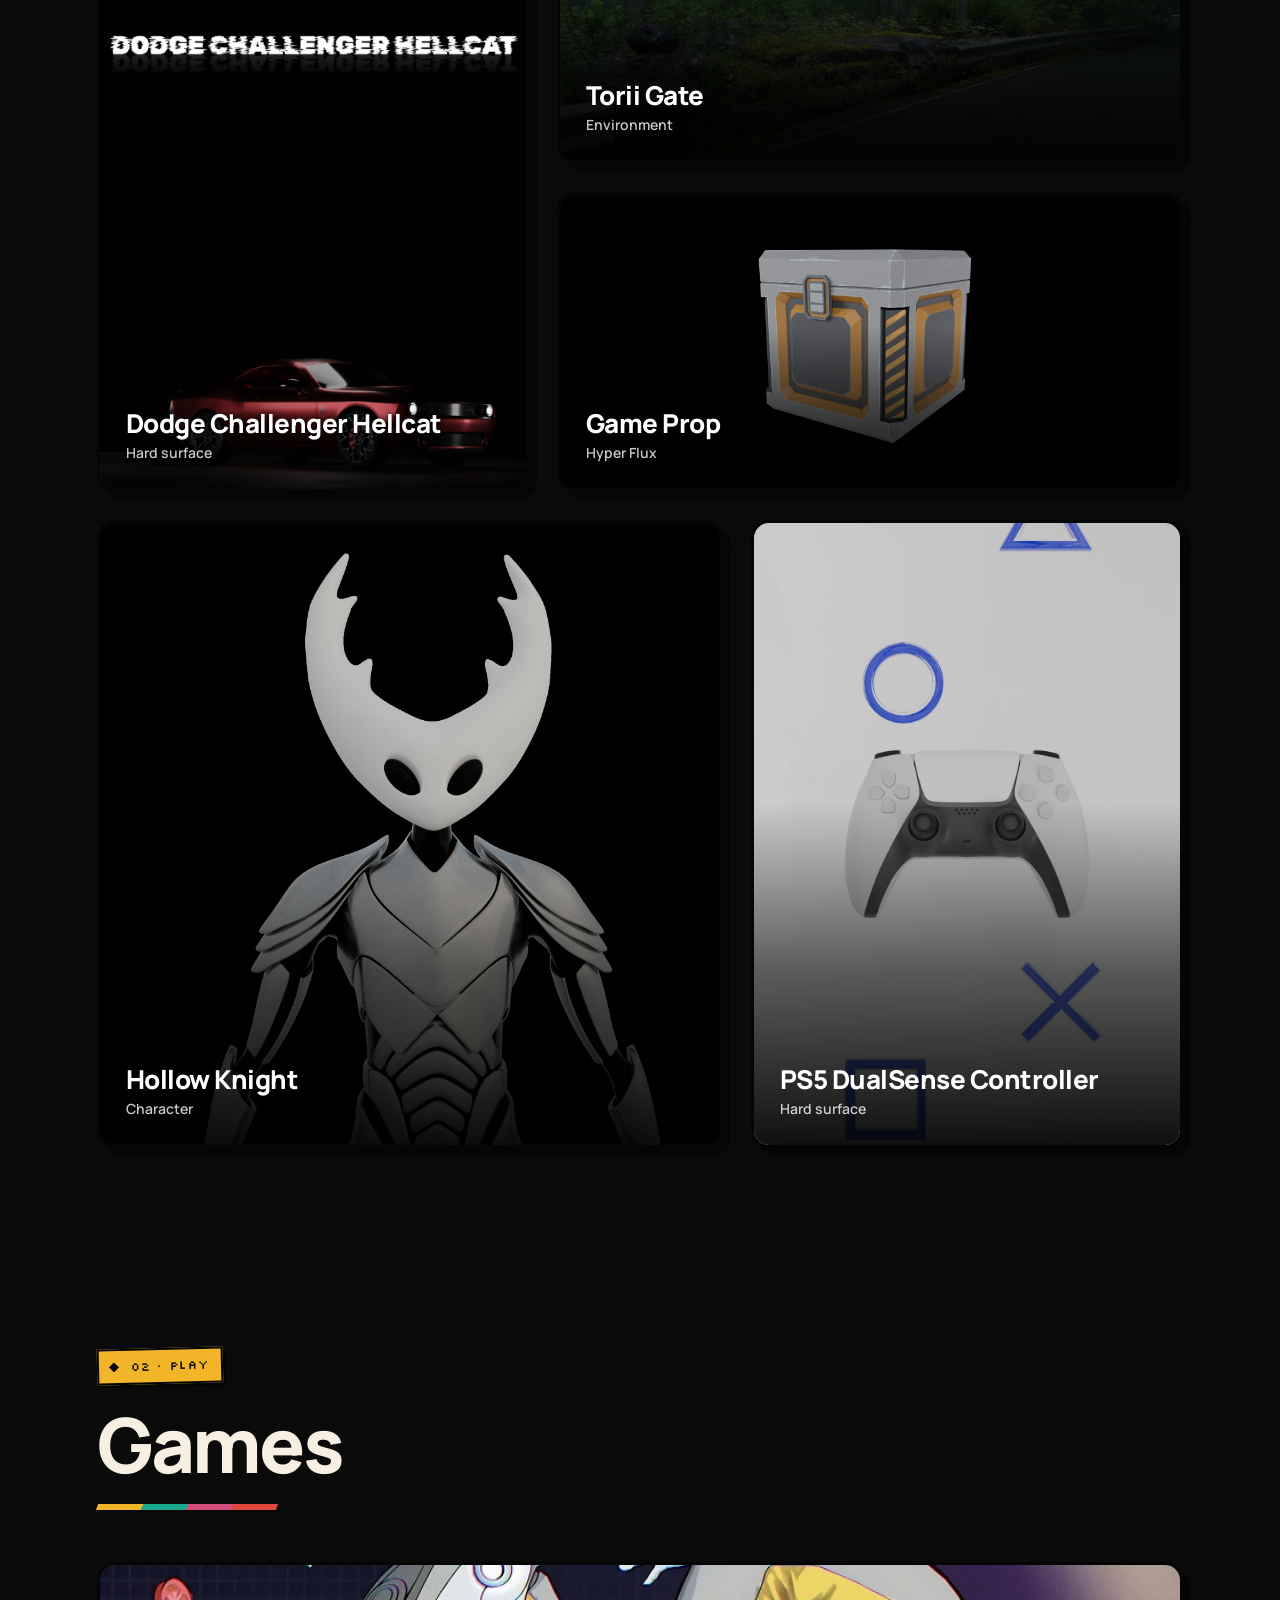
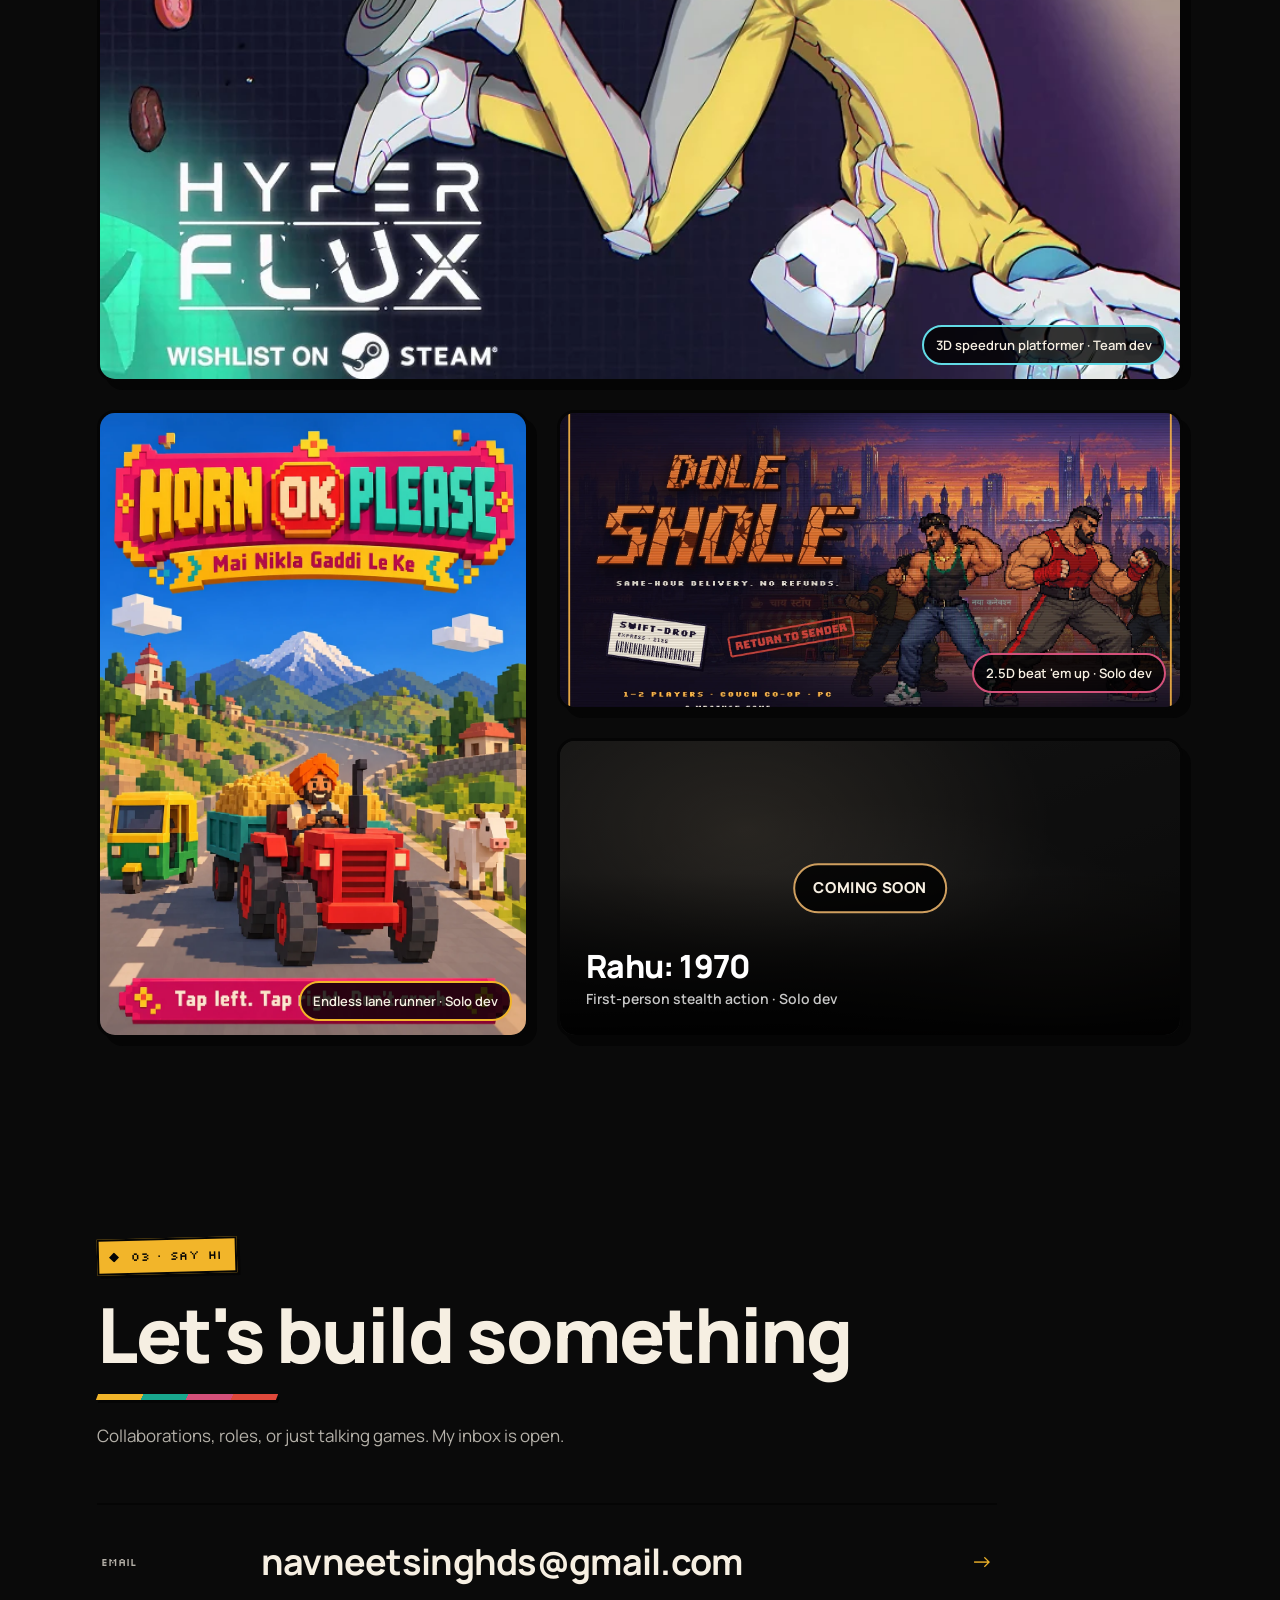
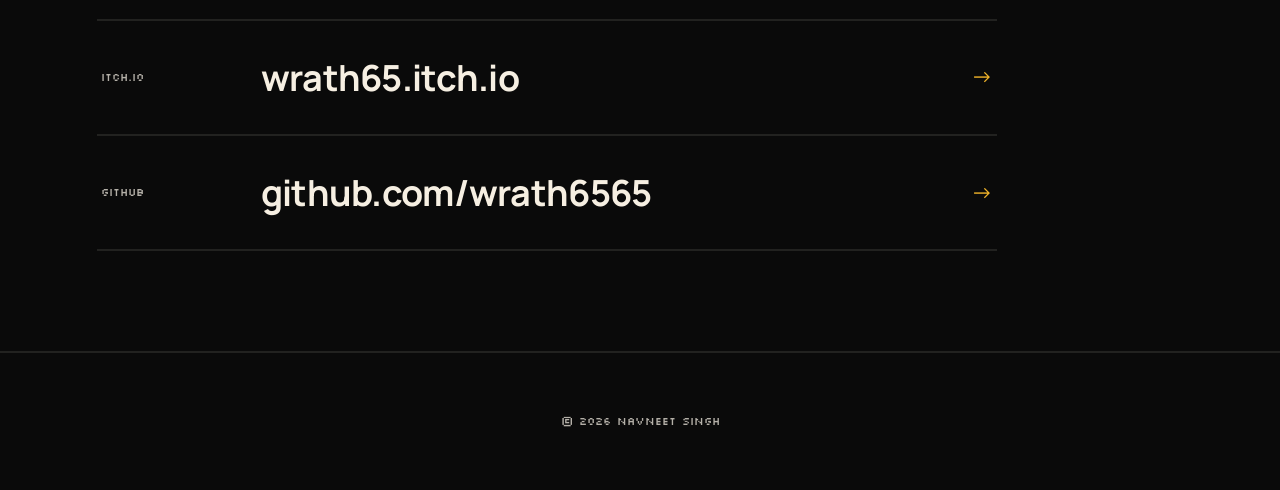
==== commit 68479cfa: "Rahu 1970: lock the page and show Coming soon on the card Co-Authored-By: Claude Opus 5.5 <noreply@a" ====
--- a/index.html
+++ b/index.html
@@ -11,8 +11,8 @@
   <link rel="preconnect" href="https://fonts.googleapis.com">
   <link rel="preconnect" href="https://fonts.gstatic.com" crossorigin>
   <link href="https://fonts.googleapis.com/css2?family=Manrope:wght@400;500;600;700;800&family=Silkscreen&display=swap" rel="stylesheet">
-  <link rel="stylesheet" href="css/style.css?v=20261106-0547">
-  <link rel="stylesheet" href="css/spiderverse.css?v=20261106-0547">
+  <link rel="stylesheet" href="css/style.css?v=20261110-0853">
+  <link rel="stylesheet" href="css/spiderverse.css?v=20261110-0853">
 </head>
 <body>
   <div class="grain" aria-hidden="true"></div>
@@ -107,7 +107,7 @@
     <div class="modal-body" id="reel-body"></div>
   </div>
 
-  <script src="js/content.js?v=20261106-0547"></script>
-  <script src="js/main.js?v=20261106-0547"></script>
+  <script src="js/content.js?v=20261110-0853"></script>
+  <script src="js/main.js?v=20261110-0853"></script>
 </body>
 </html>
--- a/css/style.css
+++ b/css/style.css
@@ -513,3 +513,9 @@
 .projects-grid > :nth-child(1) .game-body { text-shadow: 0 2px 12px rgba(0,0,0,.9), 0 0 3px rgba(0,0,0,.8); }
 .game-reel { margin: 0 0 56px; }
 .shot.clip { cursor: default; } .shot.clip video { width: 100%; height: 100%; object-fit: cover; display: block; }
+
+/* Locked game card: dimmed, not clickable, with a Coming soon badge */
+.game-card.is-locked { cursor: default; }
+.game-card.is-locked .game-art { filter: grayscale(.6) brightness(.45); }
+.game-card.is-locked:hover { transform: none; }
+.locked-badge { position: absolute; z-index: 3; top: 50%; left: 50%; transform: translate(-50%, -50%); padding: 10px 18px; border-radius: 999px; background: rgba(0,0,0,.8); border: 2px solid var(--accent); color: var(--text); font-family: var(--display); font-weight: 800; font-size: 15px; letter-spacing: .04em; text-transform: uppercase; white-space: nowrap; pointer-events: none; }
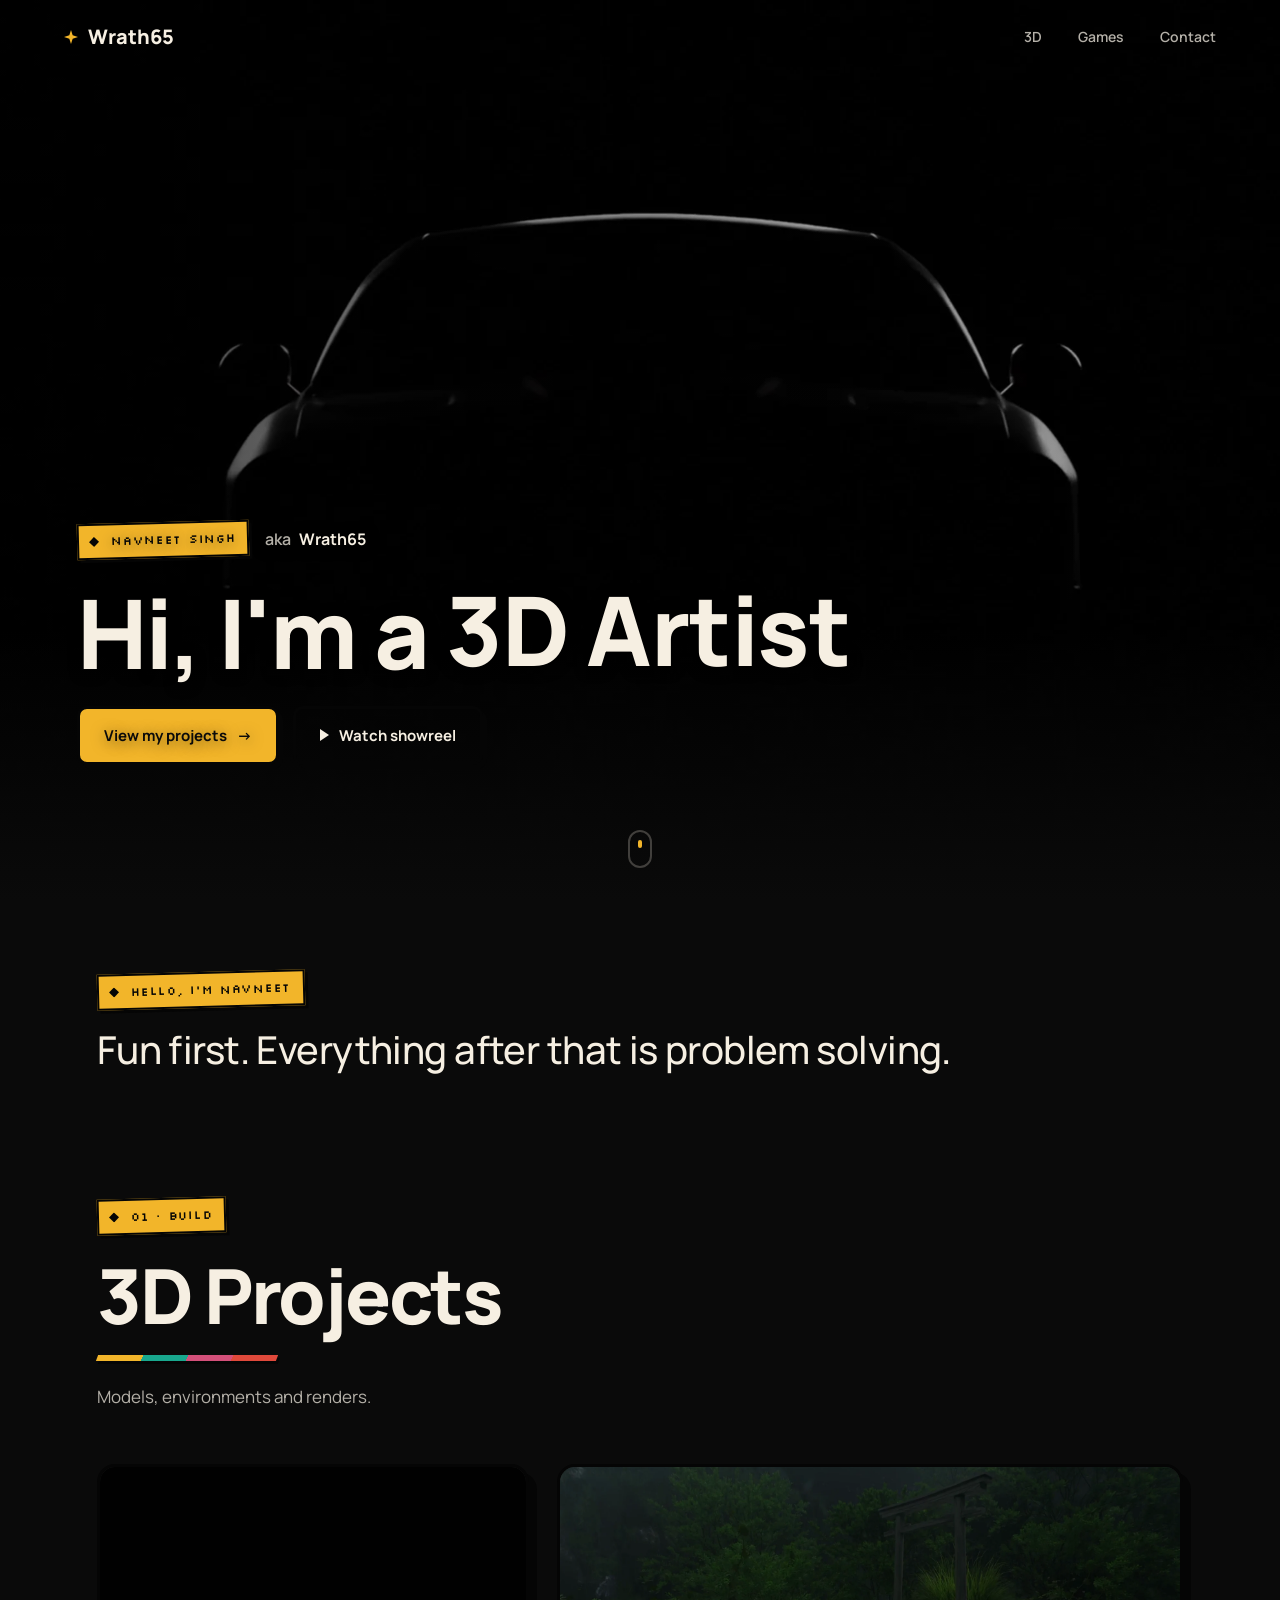
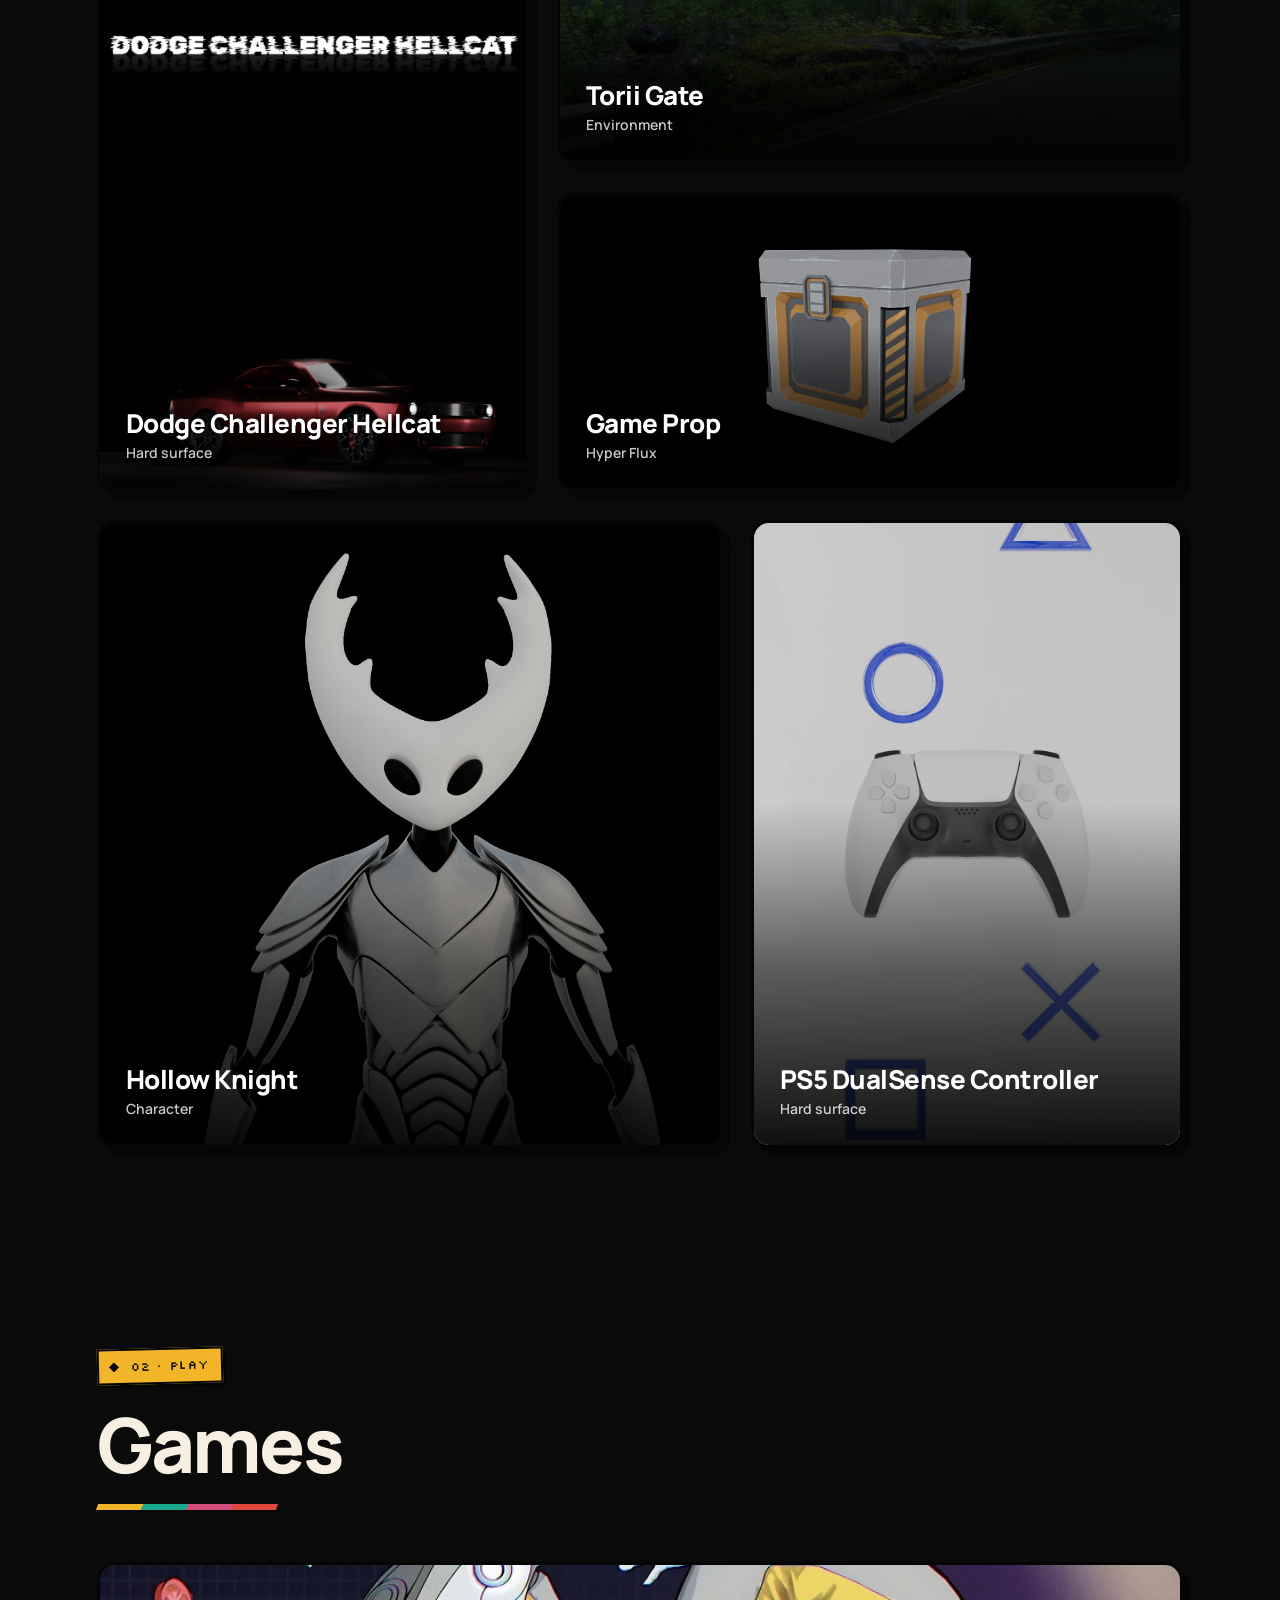
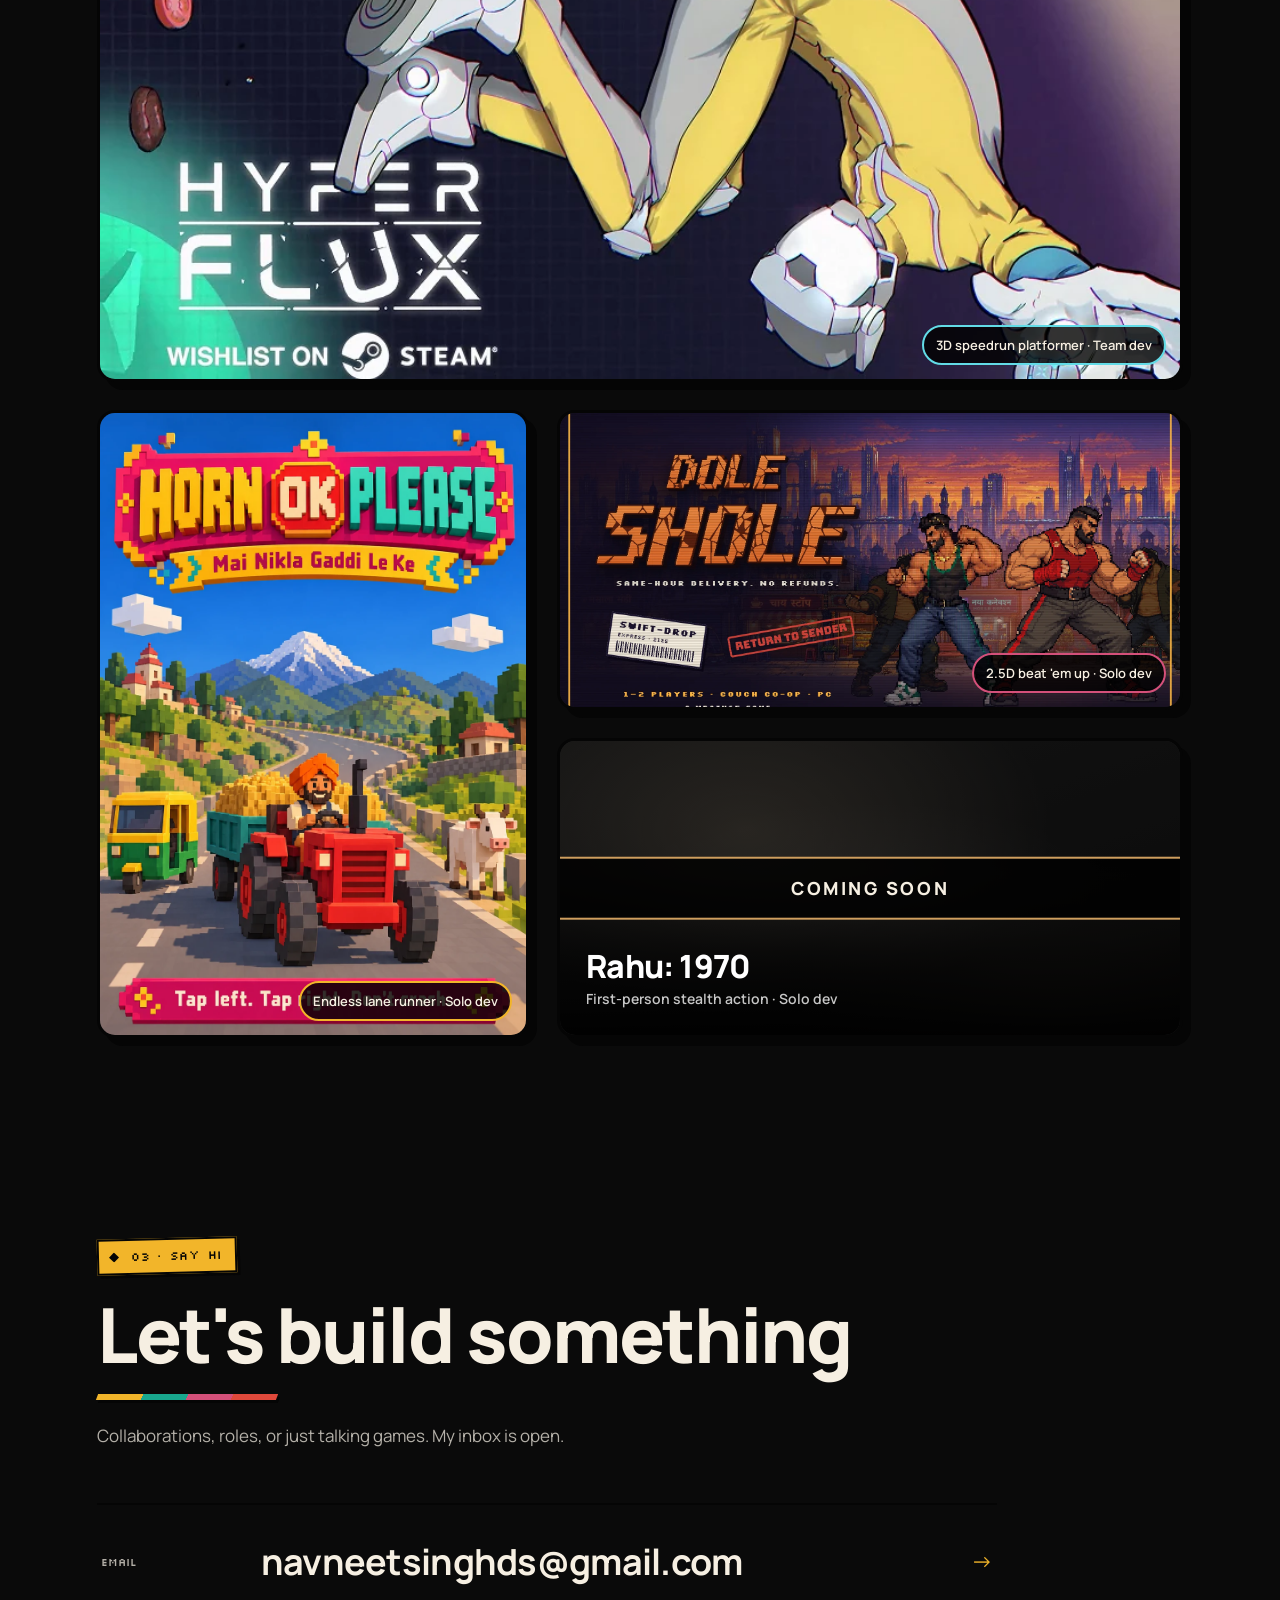
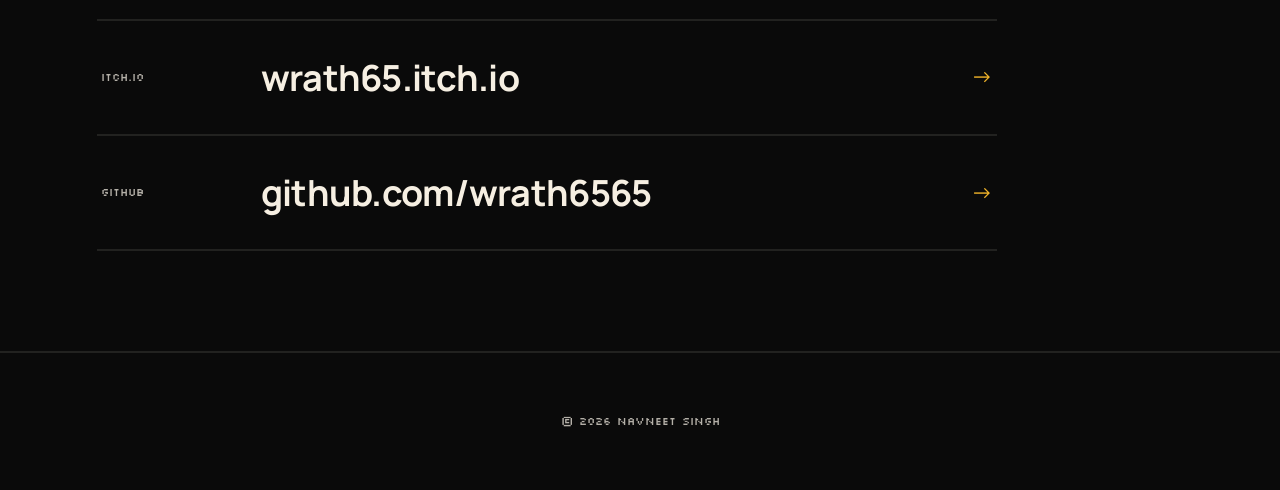
==== commit ce947e44: "Rahu card: Coming soon as a full-width bar Co-Authored-By: Claude Opus 5.5 <noreply@anthropic.com> C" ====
--- a/index.html
+++ b/index.html
@@ -11,8 +11,8 @@
   <link rel="preconnect" href="https://fonts.googleapis.com">
   <link rel="preconnect" href="https://fonts.gstatic.com" crossorigin>
   <link href="https://fonts.googleapis.com/css2?family=Manrope:wght@400;500;600;700;800&family=Silkscreen&display=swap" rel="stylesheet">
-  <link rel="stylesheet" href="css/style.css?v=20261110-0853">
-  <link rel="stylesheet" href="css/spiderverse.css?v=20261110-0853">
+  <link rel="stylesheet" href="css/style.css?v=20261110-0903">
+  <link rel="stylesheet" href="css/spiderverse.css?v=20261110-0903">
 </head>
 <body>
   <div class="grain" aria-hidden="true"></div>
@@ -107,7 +107,7 @@
     <div class="modal-body" id="reel-body"></div>
   </div>
 
-  <script src="js/content.js?v=20261110-0853"></script>
-  <script src="js/main.js?v=20261110-0853"></script>
+  <script src="js/content.js?v=20261110-0903"></script>
+  <script src="js/main.js?v=20261110-0903"></script>
 </body>
 </html>
--- a/css/style.css
+++ b/css/style.css
@@ -518,4 +518,5 @@
 .game-card.is-locked { cursor: default; }
 .game-card.is-locked .game-art { filter: grayscale(.6) brightness(.45); }
 .game-card.is-locked:hover { transform: none; }
-.locked-badge { position: absolute; z-index: 3; top: 50%; left: 50%; transform: translate(-50%, -50%); padding: 10px 18px; border-radius: 999px; background: rgba(0,0,0,.8); border: 2px solid var(--accent); color: var(--text); font-family: var(--display); font-weight: 800; font-size: 15px; letter-spacing: .04em; text-transform: uppercase; white-space: nowrap; pointer-events: none; }
+.locked-badge { position: absolute; z-index: 3; top: 50%; left: 0; right: 0; transform: translateY(-50%); padding: 14px 0; background: rgba(0,0,0,.82); border-top: 2px solid var(--accent); border-bottom: 2px solid var(--accent); color: var(--text); text-align: center; font-family: var(--display); font-weight: 800; font-size: 18px; letter-spacing: .14em; text-transform: uppercase; pointer-events: none; }
+.game-card.is-locked { overflow: hidden; }
